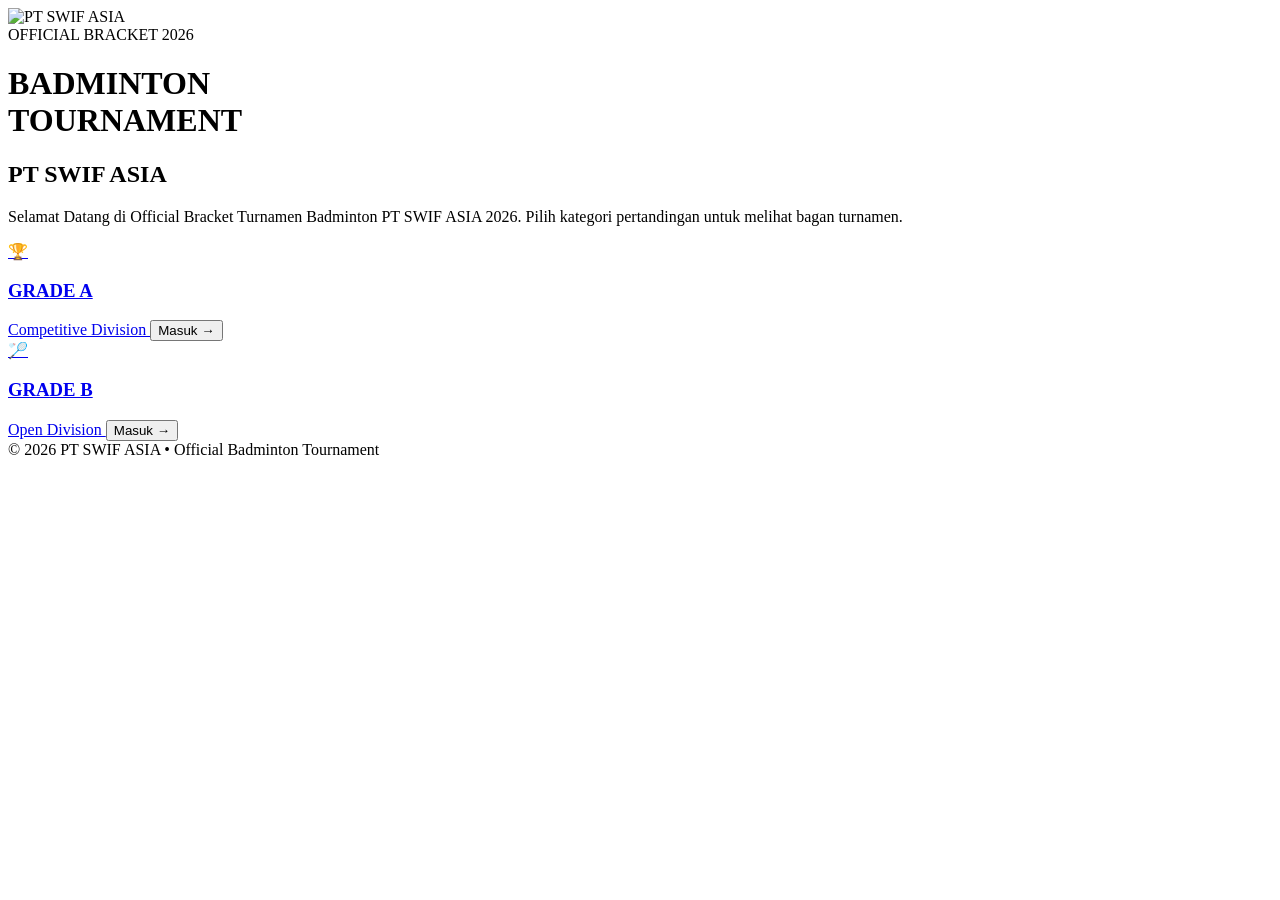
==== index.html @ d00fe604 "Create index.html" ====
<!DOCTYPE html>
<html lang="id">

<head>

    <meta charset="UTF-8">
    <meta name="viewport" content="width=device-width, initial-scale=1.0">

    <title>Official Bracket | PT SWIF ASIA 2026</title>

    <!-- Google Font -->
    <link rel="preconnect" href="https://fonts.googleapis.com">
    <link rel="preconnect" href="https://fonts.gstatic.com" crossorigin>

    <link href="https://fonts.googleapis.com/css2?family=Poppins:wght@300;400;500;600;700;800&display=swap"
        rel="stylesheet">

    <!-- CSS -->
    <link rel="stylesheet" href="css/style.css">

</head>

<body>

    <!-- Background -->
    <div class="background">

        <div class="circle circle1"></div>
        <div class="circle circle2"></div>

    </div>

    <!-- Header -->
    <header>

        <img
            src="https://image.makewebeasy.net/makeweb/0/PKBUEX4Fe/DefaultData/LOGO_SWIFA_PNG2.png?v=202311151122"
            class="logo"
            alt="PT SWIF ASIA">

    </header>

    <!-- Hero -->
    <main class="hero">

        <span class="badge">
            OFFICIAL BRACKET 2026
        </span>

        <h1>

            BADMINTON<br>
            TOURNAMENT

        </h1>

        <h2>

            PT SWIF ASIA

        </h2>

        <p>

            Selamat Datang di Official Bracket Turnamen Badminton PT SWIF ASIA 2026.
            Pilih kategori pertandingan untuk melihat bagan turnamen.

        </p>

        <!-- Card -->
        <div class="grade-container">

            <a href="grade-a.html" class="grade-card">

                <div class="icon">

                    🏆

                </div>

                <h3>

                    GRADE A

                </h3>

                <span>

                    Competitive Division

                </span>

                <button>

                    Masuk →

                </button>

            </a>

            <a href="grade-b.html" class="grade-card">

                <div class="icon">

                    🏸

                </div>

                <h3>

                    GRADE B

                </h3>

                <span>

                    Open Division

                </span>

                <button>

                    Masuk →

                </button>

            </a>

        </div>

    </main>

    <!-- Footer -->

    <footer>

        © 2026 PT SWIF ASIA • Official Badminton Tournament

    </footer>

    <!-- JS -->

    <script src="js/app.js"></script>

</body>

</html>
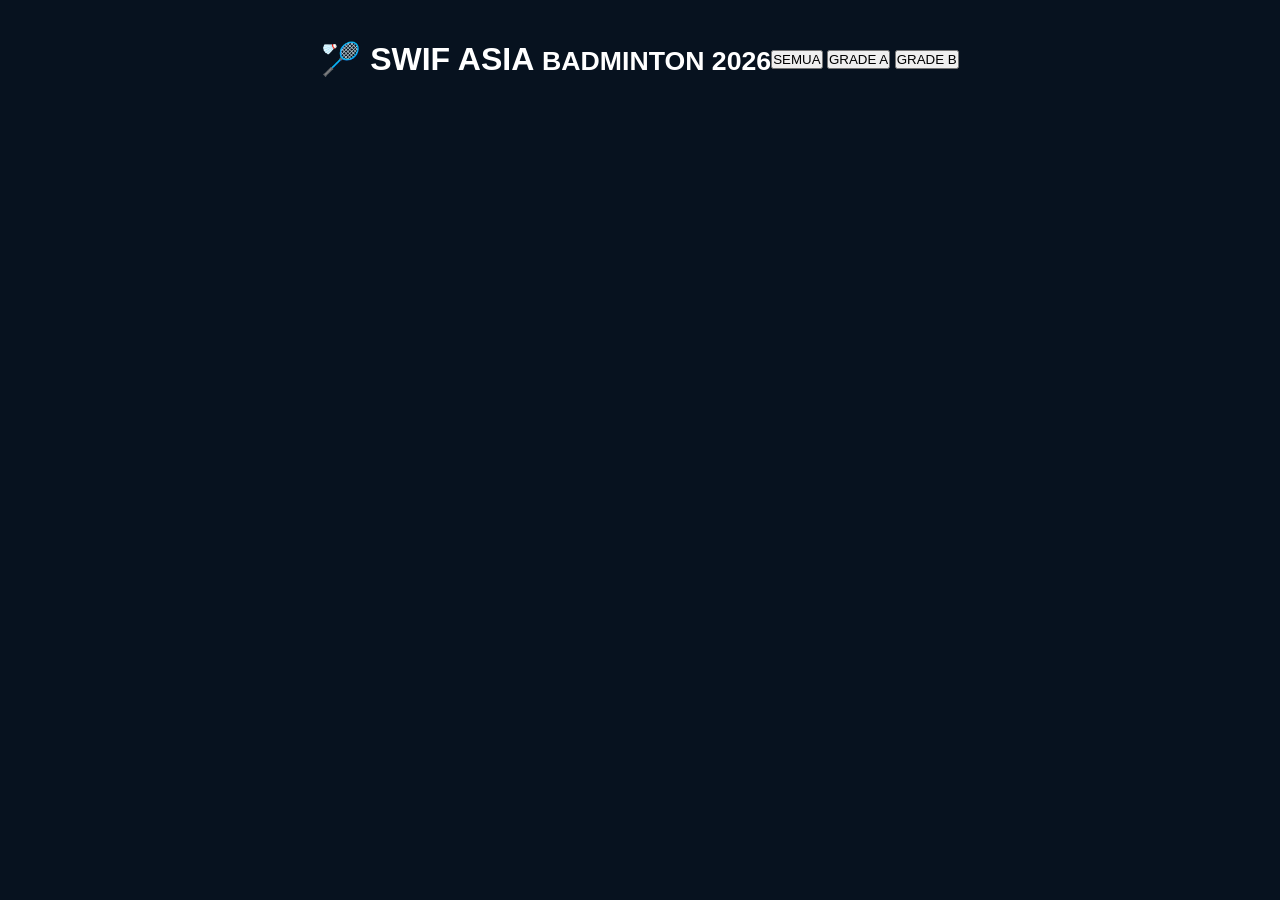
==== commit 51119d18: "Update index.html" ====
--- a/index.html
+++ b/index.html
@@ -1,147 +1,29 @@
 <!DOCTYPE html>
-<html lang="id">
-
+<html lang="en">
 <head>
-
-    <meta charset="UTF-8">
-    <meta name="viewport" content="width=device-width, initial-scale=1.0">
-
-    <title>Official Bracket | PT SWIF ASIA 2026</title>
-
-    <!-- Google Font -->
-    <link rel="preconnect" href="https://fonts.googleapis.com">
-    <link rel="preconnect" href="https://fonts.gstatic.com" crossorigin>
-
-    <link href="https://fonts.googleapis.com/css2?family=Poppins:wght@300;400;500;600;700;800&display=swap"
-        rel="stylesheet">
-
-    <!-- CSS -->
-    <link rel="stylesheet" href="css/style.css">
-
+  <meta charset="UTF-8" />
+  <meta name="viewport" content="width=device-width, initial-scale=1.0" />
+  <title>PT SWIF ASIA · Bagan Badminton 2026</title>
+  <!-- CSS terpisah -->
+  <link rel="stylesheet" href="style.css" />
 </head>
-
 <body>
 
-    <!-- Background -->
-    <div class="background">
+<div class="container">
+  <header class="header">
+    <h1>🏸 SWIF ASIA <small>BADMINTON 2026</small></h1>
+    <div class="grade-selector">
+      <button class="grade-btn active" data-grade="all">SEMUA</button>
+      <button class="grade-btn" data-grade="A">GRADE A</button>
+      <button class="grade-btn" data-grade="B">GRADE B</button>
+    </div>
+  </header>
 
-        <div class="circle circle1"></div>
-        <div class="circle circle2"></div>
+  <!-- Bagan akan di-render oleh JS di sini -->
+  <div id="bracketContainer" class="bracket"></div>
+</div>
 
-    </div>
-
-    <!-- Header -->
-    <header>
-
-        <img
-            src="https://image.makewebeasy.net/makeweb/0/PKBUEX4Fe/DefaultData/LOGO_SWIFA_PNG2.png?v=202311151122"
-            class="logo"
-            alt="PT SWIF ASIA">
-
-    </header>
-
-    <!-- Hero -->
-    <main class="hero">
-
-        <span class="badge">
-            OFFICIAL BRACKET 2026
-        </span>
-
-        <h1>
-
-            BADMINTON<br>
-            TOURNAMENT
-
-        </h1>
-
-        <h2>
-
-            PT SWIF ASIA
-
-        </h2>
-
-        <p>
-
-            Selamat Datang di Official Bracket Turnamen Badminton PT SWIF ASIA 2026.
-            Pilih kategori pertandingan untuk melihat bagan turnamen.
-
-        </p>
-
-        <!-- Card -->
-        <div class="grade-container">
-
-            <a href="grade-a.html" class="grade-card">
-
-                <div class="icon">
-
-                    🏆
-
-                </div>
-
-                <h3>
-
-                    GRADE A
-
-                </h3>
-
-                <span>
-
-                    Competitive Division
-
-                </span>
-
-                <button>
-
-                    Masuk →
-
-                </button>
-
-            </a>
-
-            <a href="grade-b.html" class="grade-card">
-
-                <div class="icon">
-
-                    🏸
-
-                </div>
-
-                <h3>
-
-                    GRADE B
-
-                </h3>
-
-                <span>
-
-                    Open Division
-
-                </span>
-
-                <button>
-
-                    Masuk →
-
-                </button>
-
-            </a>
-
-        </div>
-
-    </main>
-
-    <!-- Footer -->
-
-    <footer>
-
-        © 2026 PT SWIF ASIA • Official Badminton Tournament
-
-    </footer>
-
-    <!-- JS -->
-
-    <script src="js/app.js"></script>
-
+<!-- JavaScript terpisah -->
+<script src="script.js"></script>
 </body>
-
 </html>
--- a/style.css
+++ b/style.css
@@ -0,0 +1,661 @@
+/* ==========================
+   PT SWIF ASIA TOURNAMENT
+   OFFICIAL STYLE
+========================== */
+
+*{
+    margin:0;
+    padding:0;
+    box-sizing:border-box;
+}
+
+html{
+    scroll-behavior:smooth;
+}
+
+body{
+
+    font-family:'Poppins',sans-serif;
+
+    background:#07121F;
+
+    color:white;
+
+    overflow-x:hidden;
+
+}
+
+/*==============================
+BACKGROUND
+==============================*/
+
+.background{
+
+    position:fixed;
+
+    inset:0;
+
+    overflow:hidden;
+
+    z-index:-5;
+
+    background:
+
+    radial-gradient(circle at top left,#114C9A 0%,transparent 40%),
+
+    radial-gradient(circle at bottom right,#0094FF 0%,transparent 35%),
+
+    linear-gradient(135deg,#07121F,#0C1B2F,#07121F);
+
+}
+
+.circle{
+
+    position:absolute;
+
+    border-radius:50%;
+
+    filter:blur(120px);
+
+    opacity:.35;
+
+}
+
+.circle1{
+
+    width:400px;
+
+    height:400px;
+
+    background:#0EA5E9;
+
+    top:-120px;
+
+    left:-120px;
+
+    animation:float1 10s infinite alternate;
+
+}
+
+.circle2{
+
+    width:450px;
+
+    height:450px;
+
+    background:#FFD54A;
+
+    right:-150px;
+
+    bottom:-150px;
+
+    animation:float2 12s infinite alternate;
+
+}
+
+@keyframes float1{
+
+from{
+
+transform:translate(0,0);
+
+}
+
+to{
+
+transform:translate(50px,70px);
+
+}
+
+}
+
+@keyframes float2{
+
+from{
+
+transform:translate(0,0);
+
+}
+
+to{
+
+transform:translate(-80px,-40px);
+
+}
+
+}
+
+/*==============================
+HEADER
+==============================*/
+
+header{
+
+    display:flex;
+
+    justify-content:center;
+
+    align-items:center;
+
+    padding:40px;
+
+}
+
+.logo{
+
+    width:160px;
+
+    filter:drop-shadow(0 0 20px rgba(255,255,255,.3));
+
+}
+
+/*==============================
+HERO
+==============================*/
+
+.hero{
+
+    width:min(1100px,90%);
+
+    margin:auto;
+
+    text-align:center;
+
+}
+
+.badge{
+
+    display:inline-block;
+
+    padding:10px 22px;
+
+    border-radius:50px;
+
+    border:1px solid rgba(255,255,255,.2);
+
+    background:rgba(255,255,255,.08);
+
+    backdrop-filter:blur(20px);
+
+    color:#8DD8FF;
+
+    letter-spacing:2px;
+
+    margin-bottom:25px;
+
+}
+
+.hero h1{
+
+    font-size:72px;
+
+    font-weight:800;
+
+    line-height:1;
+
+    letter-spacing:2px;
+
+}
+
+.hero h2{
+
+    margin-top:18px;
+
+    font-weight:300;
+
+    color:#D5E7F6;
+
+}
+
+.hero p{
+
+    margin:35px auto;
+
+    max-width:760px;
+
+    color:#BFCEDB;
+
+    line-height:1.8;
+
+    font-size:18px;
+
+}
+
+/*==============================
+GRADE CARD
+==============================*/
+
+.grade-container{
+
+    display:flex;
+
+    justify-content:center;
+
+    gap:35px;
+
+    flex-wrap:wrap;
+
+    margin-top:60px;
+
+}
+
+.grade-card{
+
+    width:320px;
+
+    text-decoration:none;
+
+    color:white;
+
+    padding:40px;
+
+    border-radius:25px;
+
+    background:rgba(255,255,255,.08);
+
+    backdrop-filter:blur(18px);
+
+    border:1px solid rgba(255,255,255,.15);
+
+    transition:.35s;
+
+    position:relative;
+
+    overflow:hidden;
+
+}
+
+.grade-card::before{
+
+content:"";
+
+position:absolute;
+
+top:-120px;
+
+left:-80px;
+
+width:220px;
+
+height:220px;
+
+background:rgba(255,255,255,.06);
+
+border-radius:50%;
+
+}
+
+.grade-card:hover{
+
+transform:translateY(-12px);
+
+border:1px solid #0EA5E9;
+
+box-shadow:
+
+0 0 30px rgba(14,165,233,.4),
+
+0 0 60px rgba(14,165,233,.2);
+
+}
+
+.icon{
+
+font-size:55px;
+
+margin-bottom:25px;
+
+}
+
+.grade-card h3{
+
+font-size:34px;
+
+margin-bottom:8px;
+
+}
+
+.grade-card span{
+
+display:block;
+
+color:#C9D4DE;
+
+margin-bottom:35px;
+
+}
+
+.grade-card button{
+
+padding:14px 32px;
+
+border:none;
+
+border-radius:50px;
+
+background:#0EA5E9;
+
+color:white;
+
+font-weight:600;
+
+font-size:16px;
+
+cursor:pointer;
+
+transition:.3s;
+
+}
+
+.grade-card:hover button{
+
+background:#FFD54A;
+
+color:#111;
+
+}
+
+/*==============================
+FOOTER
+==============================*/
+
+footer{
+
+margin-top:90px;
+
+padding:35px;
+
+text-align:center;
+
+font-size:14px;
+
+color:#8DA4B7;
+
+}
+
+/*==============================
+RESPONSIVE
+==============================*/
+
+@media(max-width:900px){
+
+.hero h1{
+
+font-size:50px;
+
+}
+
+.grade-card{
+
+width:100%;
+
+max-width:380px;
+
+}
+
+.hero p{
+
+font-size:16px;
+
+}
+
+.logo{
+
+width:130px;
+
+}
+
+}
+
+@media(max-width:500px){
+
+.hero h1{
+
+font-size:38px;
+
+}
+
+.hero h2{
+
+font-size:20px;
+
+}
+
+.badge{
+
+font-size:12px;
+
+}
+
+.hero p{
+
+font-size:15px;
+
+}
+
+.grade-card{
+
+padding:30px;
+
+}
+
+.grade-card h3{
+
+font-size:28px;
+
+}
+
+}
+/*====================================
+
+GRADE PAGE
+
+====================================*/
+
+.backButton{
+
+position:absolute;
+
+left:40px;
+
+top:40px;
+
+text-decoration:none;
+
+color:white;
+
+background:rgba(255,255,255,.08);
+
+padding:12px 20px;
+
+border-radius:50px;
+
+transition:.3s;
+
+}
+
+.backButton:hover{
+
+background:#0EA5E9;
+
+}
+
+.bracketTitle{
+
+text-align:center;
+
+margin-top:20px;
+
+}
+
+.bracketTitle h1{
+
+font-size:55px;
+
+}
+
+.bracketTitle p{
+
+color:#9EB6C8;
+
+margin-top:10px;
+
+}
+
+.bracketWrapper{
+
+display:flex;
+
+justify-content:center;
+
+align-items:center;
+
+gap:80px;
+
+margin-top:70px;
+
+padding-bottom:80px;
+
+flex-wrap:wrap;
+
+}
+
+.round{
+
+display:flex;
+
+flex-direction:column;
+
+align-items:center;
+
+gap:35px;
+
+}
+
+.round h2{
+
+margin-bottom:15px;
+
+}
+
+.match{
+
+width:260px;
+
+background:rgba(255,255,255,.08);
+
+border-radius:20px;
+
+backdrop-filter:blur(20px);
+
+overflow:hidden;
+
+cursor:pointer;
+
+transition:.3s;
+
+border:1px solid rgba(255,255,255,.1);
+
+}
+
+.match:hover{
+
+transform:scale(1.04);
+
+box-shadow:0 0 25px #0EA5E9;
+
+}
+
+.team{
+
+padding:18px;
+
+}
+
+.team div{
+
+padding:6px 0;
+
+}
+
+.divider{
+
+height:1px;
+
+background:rgba(255,255,255,.15);
+
+}
+
+.connector{
+
+width:90px;
+
+height:4px;
+
+background:#0EA5E9;
+
+border-radius:50px;
+
+}
+
+.center{
+
+text-align:center;
+
+padding:50px 20px;
+
+}
+
+.popup{
+
+position:fixed;
+
+inset:0;
+
+background:rgba(0,0,0,.75);
+
+display:none;
+
+justify-content:center;
+
+align-items:center;
+
+}
+
+.popupContent{
+
+width:320px;
+
+background:#122136;
+
+padding:35px;
+
+border-radius:25px;
+
+text-align:center;
+
+}
+
+.popupContent h1{
+
+margin:25px 0;
+
+}
+
+.popupContent button{
+
+margin-top:25px;
+
+padding:14px 35px;
+
+background:#0EA5E9;
+
+border:none;
+
+border-radius:40px;
+
+color:white;
+
+cursor:pointer;
+
+}
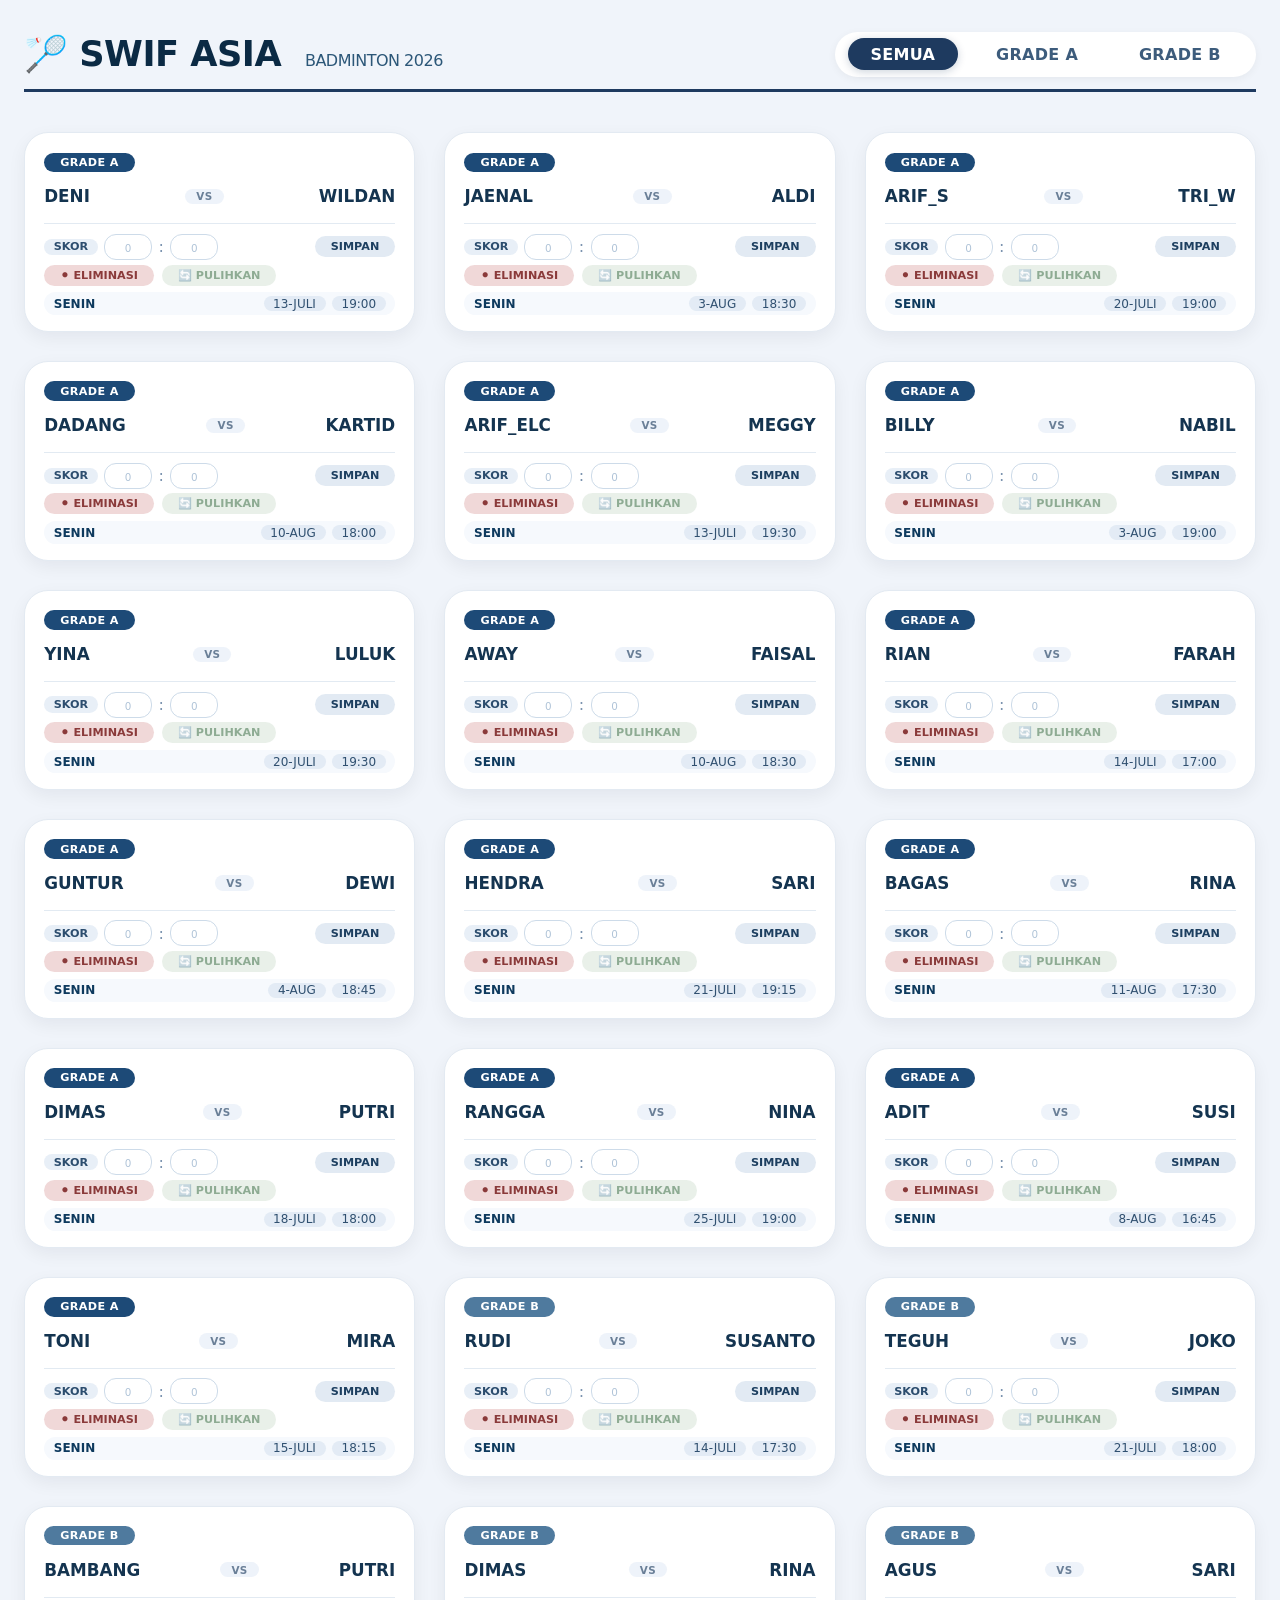
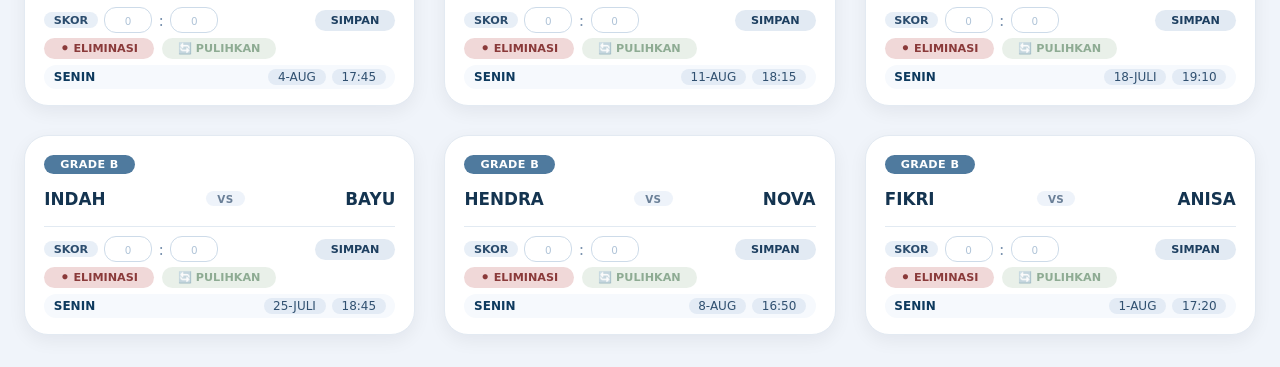
==== commit d66a873a: "Update index.html" ====
--- a/index.html
+++ b/index.html
@@ -4,7 +4,6 @@
   <meta charset="UTF-8" />
   <meta name="viewport" content="width=device-width, initial-scale=1.0" />
   <title>PT SWIF ASIA · Bagan Badminton 2026</title>
-  <!-- CSS terpisah -->
   <link rel="stylesheet" href="style.css" />
 </head>
 <body>
@@ -19,11 +18,9 @@
     </div>
   </header>
 
-  <!-- Bagan akan di-render oleh JS di sini -->
   <div id="bracketContainer" class="bracket"></div>
 </div>
 
-<!-- JavaScript terpisah -->
 <script src="script.js"></script>
 </body>
 </html>
--- a/style.css
+++ b/style.css
@@ -1,661 +1,307 @@
-/* ==========================
-   PT SWIF ASIA TOURNAMENT
-   OFFICIAL STYLE
-========================== */
-
-*{
-    margin:0;
-    padding:0;
-    box-sizing:border-box;
-}
-
-html{
-    scroll-behavior:smooth;
-}
-
-body{
-
-    font-family:'Poppins',sans-serif;
-
-    background:#07121F;
-
-    color:white;
-
-    overflow-x:hidden;
-
-}
-
-/*==============================
-BACKGROUND
-==============================*/
-
-.background{
-
-    position:fixed;
-
-    inset:0;
-
-    overflow:hidden;
-
-    z-index:-5;
-
-    background:
-
-    radial-gradient(circle at top left,#114C9A 0%,transparent 40%),
-
-    radial-gradient(circle at bottom right,#0094FF 0%,transparent 35%),
-
-    linear-gradient(135deg,#07121F,#0C1B2F,#07121F);
-
-}
-
-.circle{
-
-    position:absolute;
-
-    border-radius:50%;
-
-    filter:blur(120px);
-
-    opacity:.35;
-
-}
-
-.circle1{
-
-    width:400px;
-
-    height:400px;
-
-    background:#0EA5E9;
-
-    top:-120px;
-
-    left:-120px;
-
-    animation:float1 10s infinite alternate;
-
-}
-
-.circle2{
-
-    width:450px;
-
-    height:450px;
-
-    background:#FFD54A;
-
-    right:-150px;
-
-    bottom:-150px;
-
-    animation:float2 12s infinite alternate;
-
-}
-
-@keyframes float1{
-
-from{
-
-transform:translate(0,0);
-
-}
-
-to{
-
-transform:translate(50px,70px);
-
-}
-
-}
-
-@keyframes float2{
-
-from{
-
-transform:translate(0,0);
-
-}
-
-to{
-
-transform:translate(-80px,-40px);
-
-}
-
-}
-
-/*==============================
-HEADER
-==============================*/
-
-header{
-
-    display:flex;
-
-    justify-content:center;
-
-    align-items:center;
-
-    padding:40px;
-
-}
-
-.logo{
-
-    width:160px;
-
-    filter:drop-shadow(0 0 20px rgba(255,255,255,.3));
-
-}
-
-/*==============================
-HERO
-==============================*/
-
-.hero{
-
-    width:min(1100px,90%);
-
-    margin:auto;
-
-    text-align:center;
-
-}
-
-.badge{
-
-    display:inline-block;
-
-    padding:10px 22px;
-
-    border-radius:50px;
-
-    border:1px solid rgba(255,255,255,.2);
-
-    background:rgba(255,255,255,.08);
-
-    backdrop-filter:blur(20px);
-
-    color:#8DD8FF;
-
-    letter-spacing:2px;
-
-    margin-bottom:25px;
-
-}
-
-.hero h1{
-
-    font-size:72px;
-
-    font-weight:800;
-
-    line-height:1;
-
-    letter-spacing:2px;
-
-}
-
-.hero h2{
-
-    margin-top:18px;
-
-    font-weight:300;
-
-    color:#D5E7F6;
-
-}
-
-.hero p{
-
-    margin:35px auto;
-
-    max-width:760px;
-
-    color:#BFCEDB;
-
-    line-height:1.8;
-
-    font-size:18px;
-
-}
-
-/*==============================
-GRADE CARD
-==============================*/
-
-.grade-container{
-
-    display:flex;
-
-    justify-content:center;
-
-    gap:35px;
-
-    flex-wrap:wrap;
-
-    margin-top:60px;
-
-}
-
-.grade-card{
-
-    width:320px;
-
-    text-decoration:none;
-
-    color:white;
-
-    padding:40px;
-
-    border-radius:25px;
-
-    background:rgba(255,255,255,.08);
-
-    backdrop-filter:blur(18px);
-
-    border:1px solid rgba(255,255,255,.15);
-
-    transition:.35s;
-
-    position:relative;
-
-    overflow:hidden;
-
-}
-
-.grade-card::before{
-
-content:"";
-
-position:absolute;
-
-top:-120px;
-
-left:-80px;
-
-width:220px;
-
-height:220px;
-
-background:rgba(255,255,255,.06);
-
-border-radius:50%;
-
-}
-
-.grade-card:hover{
-
-transform:translateY(-12px);
-
-border:1px solid #0EA5E9;
-
-box-shadow:
-
-0 0 30px rgba(14,165,233,.4),
-
-0 0 60px rgba(14,165,233,.2);
-
-}
-
-.icon{
-
-font-size:55px;
-
-margin-bottom:25px;
-
-}
-
-.grade-card h3{
-
-font-size:34px;
-
-margin-bottom:8px;
-
-}
-
-.grade-card span{
-
-display:block;
-
-color:#C9D4DE;
-
-margin-bottom:35px;
-
-}
-
-.grade-card button{
-
-padding:14px 32px;
-
-border:none;
-
-border-radius:50px;
-
-background:#0EA5E9;
-
-color:white;
-
-font-weight:600;
-
-font-size:16px;
-
-cursor:pointer;
-
-transition:.3s;
-
-}
-
-.grade-card:hover button{
-
-background:#FFD54A;
-
-color:#111;
-
-}
-
-/*==============================
-FOOTER
-==============================*/
-
-footer{
-
-margin-top:90px;
-
-padding:35px;
-
-text-align:center;
-
-font-size:14px;
-
-color:#8DA4B7;
-
-}
-
-/*==============================
-RESPONSIVE
-==============================*/
-
-@media(max-width:900px){
-
-.hero h1{
-
-font-size:50px;
-
-}
-
-.grade-card{
-
-width:100%;
-
-max-width:380px;
-
-}
-
-.hero p{
-
-font-size:16px;
-
-}
-
-.logo{
-
-width:130px;
-
-}
-
-}
-
-@media(max-width:500px){
-
-.hero h1{
-
-font-size:38px;
-
-}
-
-.hero h2{
-
-font-size:20px;
-
-}
-
-.badge{
-
-font-size:12px;
-
-}
-
-.hero p{
-
-font-size:15px;
-
-}
-
-.grade-card{
-
-padding:30px;
-
-}
-
-.grade-card h3{
-
-font-size:28px;
-
-}
-
-}
-/*====================================
-
-GRADE PAGE
-
-====================================*/
-
-.backButton{
-
-position:absolute;
-
-left:40px;
-
-top:40px;
-
-text-decoration:none;
-
-color:white;
-
-background:rgba(255,255,255,.08);
-
-padding:12px 20px;
-
-border-radius:50px;
-
-transition:.3s;
-
-}
-
-.backButton:hover{
-
-background:#0EA5E9;
-
-}
-
-.bracketTitle{
-
-text-align:center;
-
-margin-top:20px;
-
-}
-
-.bracketTitle h1{
-
-font-size:55px;
-
-}
-
-.bracketTitle p{
-
-color:#9EB6C8;
-
-margin-top:10px;
-
-}
-
-.bracketWrapper{
-
-display:flex;
-
-justify-content:center;
-
-align-items:center;
-
-gap:80px;
-
-margin-top:70px;
-
-padding-bottom:80px;
-
-flex-wrap:wrap;
-
-}
-
-.round{
-
-display:flex;
-
-flex-direction:column;
-
-align-items:center;
-
-gap:35px;
-
-}
-
-.round h2{
-
-margin-bottom:15px;
-
-}
-
-.match{
-
-width:260px;
-
-background:rgba(255,255,255,.08);
-
-border-radius:20px;
-
-backdrop-filter:blur(20px);
-
-overflow:hidden;
-
-cursor:pointer;
-
-transition:.3s;
-
-border:1px solid rgba(255,255,255,.1);
-
-}
-
-.match:hover{
-
-transform:scale(1.04);
-
-box-shadow:0 0 25px #0EA5E9;
-
-}
-
-.team{
-
-padding:18px;
-
-}
-
-.team div{
-
-padding:6px 0;
-
-}
-
-.divider{
-
-height:1px;
-
-background:rgba(255,255,255,.15);
-
-}
-
-.connector{
-
-width:90px;
-
-height:4px;
-
-background:#0EA5E9;
-
-border-radius:50px;
-
-}
-
-.center{
-
-text-align:center;
-
-padding:50px 20px;
-
-}
-
-.popup{
-
-position:fixed;
-
-inset:0;
-
-background:rgba(0,0,0,.75);
-
-display:none;
-
-justify-content:center;
-
-align-items:center;
-
-}
-
-.popupContent{
-
-width:320px;
-
-background:#122136;
-
-padding:35px;
-
-border-radius:25px;
-
-text-align:center;
-
-}
-
-.popupContent h1{
-
-margin:25px 0;
-
-}
-
-.popupContent button{
-
-margin-top:25px;
-
-padding:14px 35px;
-
-background:#0EA5E9;
-
-border:none;
-
-border-radius:40px;
-
-color:white;
-
-cursor:pointer;
-
-}
+/* ===== style.css ===== */
+* {
+  margin: 0;
+  padding: 0;
+  box-sizing: border-box;
+  font-family: 'Segoe UI', Roboto, system-ui, sans-serif;
+}
+
+body {
+  background: #f0f4fa;
+  min-height: 100vh;
+  padding: 2rem 1.5rem;
+  display: flex;
+  flex-direction: column;
+  align-items: center;
+}
+
+.container {
+  max-width: 1400px;
+  width: 100%;
+}
+
+/* ----- HEADER ----- */
+.header {
+  display: flex;
+  flex-wrap: wrap;
+  justify-content: space-between;
+  align-items: center;
+  margin-bottom: 2.5rem;
+  border-bottom: 3px solid #1e3a5f;
+  padding-bottom: 0.8rem;
+}
+
+.header h1 {
+  font-size: 2.2rem;
+  font-weight: 600;
+  color: #0b2a44;
+  letter-spacing: -0.5px;
+}
+
+.header h1 small {
+  font-weight: 400;
+  font-size: 1rem;
+  color: #2c5778;
+  margin-left: 12px;
+}
+
+.grade-selector {
+  display: flex;
+  gap: 1rem;
+  background: white;
+  padding: 0.4rem 0.8rem;
+  border-radius: 60px;
+  box-shadow: 0 2px 8px rgba(0,0,0,0.05);
+}
+
+.grade-btn {
+  border: none;
+  background: transparent;
+  font-weight: 700;
+  font-size: 1rem;
+  padding: 0.4rem 1.4rem;
+  border-radius: 40px;
+  cursor: pointer;
+  transition: 0.2s;
+  color: #3d5c7c;
+  letter-spacing: 0.3px;
+}
+
+.grade-btn.active {
+  background: #1e3a5f;
+  color: white;
+  box-shadow: 0 2px 8px rgba(0, 40, 80, 0.2);
+}
+
+.grade-btn:hover:not(.active) {
+  background: #e2eaf3;
+}
+
+/* ----- BRACKET GRID ----- */
+.bracket {
+  display: grid;
+  grid-template-columns: repeat(auto-fill, minmax(300px, 1fr));
+  gap: 1.8rem;
+  margin-top: 1rem;
+}
+
+/* ----- MATCH CARD ----- */
+.match-card {
+  background: white;
+  border-radius: 24px;
+  box-shadow: 0 6px 18px rgba(0, 20, 40, 0.06);
+  padding: 1.2rem 1.2rem 1rem 1.2rem;
+  border: 1px solid #e3eaf2;
+  transition: 0.15s ease;
+  display: flex;
+  flex-direction: column;
+}
+
+.match-card:hover {
+  box-shadow: 0 12px 28px rgba(0, 30, 60, 0.10);
+  border-color: #b8cce0;
+}
+
+/* ----- GRADE BADGE ----- */
+.grade-badge {
+  display: inline-block;
+  font-size: 0.7rem;
+  font-weight: 700;
+  letter-spacing: 0.4px;
+  padding: 0.2rem 1rem;
+  border-radius: 40px;
+  background: #d4e0ed;
+  color: #1a3a5a;
+  margin-bottom: 0.6rem;
+  align-self: flex-start;
+}
+
+.grade-badge.grade-a {
+  background: #1d4a77;
+  color: white;
+}
+
+.grade-badge.grade-b {
+  background: #4f7a9e;
+  color: white;
+}
+
+/* ----- PLAYER ROW (double) ----- */
+.player-pair {
+  display: flex;
+  flex-direction: column;
+  gap: 0.2rem;
+}
+
+.pair-line {
+  display: flex;
+  align-items: center;
+  justify-content: space-between;
+  padding: 0.3rem 0;
+  border-bottom: 1px dashed #e6edf6;
+  transition: 0.2s;
+}
+
+.pair-line:last-of-type {
+  border-bottom: none;
+}
+
+.player-name {
+  font-weight: 600;
+  font-size: 1.05rem;
+  color: #143450;
+  transition: 0.2s;
+}
+
+/* --- ELIMINATED (grey out) --- */
+.pair-line.eliminated .player-name {
+  color: #a0b8cf !important;
+  text-decoration: line-through;
+  opacity: 0.55;
+}
+
+.pair-line.eliminated .vs-badge {
+  opacity: 0.4;
+}
+
+.vs-badge {
+  font-size: 0.65rem;
+  font-weight: 700;
+  color: #6a7f97;
+  background: #eef3fa;
+  padding: 0.1rem 0.7rem;
+  border-radius: 30px;
+  letter-spacing: 0.3px;
+}
+
+/* ----- RESULT / ACTION AREA ----- */
+.result-area {
+  display: flex;
+  align-items: center;
+  justify-content: space-between;
+  margin-top: 0.75rem;
+  padding-top: 0.6rem;
+  border-top: 1px solid #e2eaf2;
+  gap: 0.5rem;
+  flex-wrap: wrap;
+}
+
+.result-input-group {
+  display: flex;
+  align-items: center;
+  gap: 0.4rem;
+  flex: 1;
+}
+
+.result-input-group label {
+  font-size: 0.7rem;
+  font-weight: 600;
+  color: #2c4d6e;
+  background: #e8eff7;
+  padding: 0.1rem 0.6rem;
+  border-radius: 30px;
+}
+
+.result-input-group input {
+  width: 48px;
+  padding: 0.25rem 0.2rem;
+  border: 1px solid #cddbe9;
+  border-radius: 12px;
+  text-align: center;
+  font-weight: 600;
+  font-size: 0.9rem;
+  background: white;
+  transition: 0.1s;
+}
+
+.result-input-group input:focus {
+  outline: 2px solid #1d4a77;
+  border-color: transparent;
+}
+
+.result-input-group input::placeholder {
+  color: #b0c4d8;
+  font-weight: 400;
+  font-size: 0.65rem;
+}
+
+.action-btn {
+  background: #e2eaf3;
+  border: none;
+  border-radius: 30px;
+  padding: 0.25rem 1rem;
+  font-weight: 600;
+  color: #1d3f60;
+  cursor: pointer;
+  font-size: 0.7rem;
+  transition: 0.15s;
+}
+
+.action-btn:hover {
+  background: #c8d8e9;
+}
+
+.action-btn.eliminate-btn {
+  background: #f0d8d8;
+  color: #8a3a3a;
+}
+
+.action-btn.eliminate-btn:hover {
+  background: #e6c4c4;
+}
+
+.action-btn.restore-btn {
+  background: #d4e3d4;
+  color: #1f5a2a;
+}
+
+.action-btn.restore-btn:hover {
+  background: #c0dac0;
+}
+
+/* ----- META (day/date/time) ----- */
+.match-meta {
+  display: flex;
+  flex-wrap: wrap;
+  align-items: center;
+  justify-content: space-between;
+  font-size: 0.75rem;
+  color: #305070;
+  margin-top: 0.4rem;
+  background: #f6f9fd;
+  padding: 0.25rem 0.6rem;
+  border-radius: 30px;
+}
+
+.match-meta .day {
+  font-weight: 600;
+  color: #0e3a5e;
+}
+
+.match-meta .datetime {
+  display: flex;
+  gap: 0.4rem;
+}
+
+.match-meta .datetime span {
+  background: #e3ebf5;
+  padding: 0.05rem 0.6rem;
+  border-radius: 30px;
+}
+
+/* empty state */
+.empty-note {
+  text-align: center;
+  padding: 3rem 1rem;
+  color: #5e7b99;
+  background: #edf2f9;
+  border-radius: 40px;
+  grid-column: 1 / -1;
+}
+
+/* responsive */
+@media (max-width: 650px) {
+  .header { flex-direction: column; align-items: flex-start; gap: 0.8rem; }
+  .grade-selector { align-self: flex-start; }
+  .bracket { grid-template-columns: 1fr; }
+}
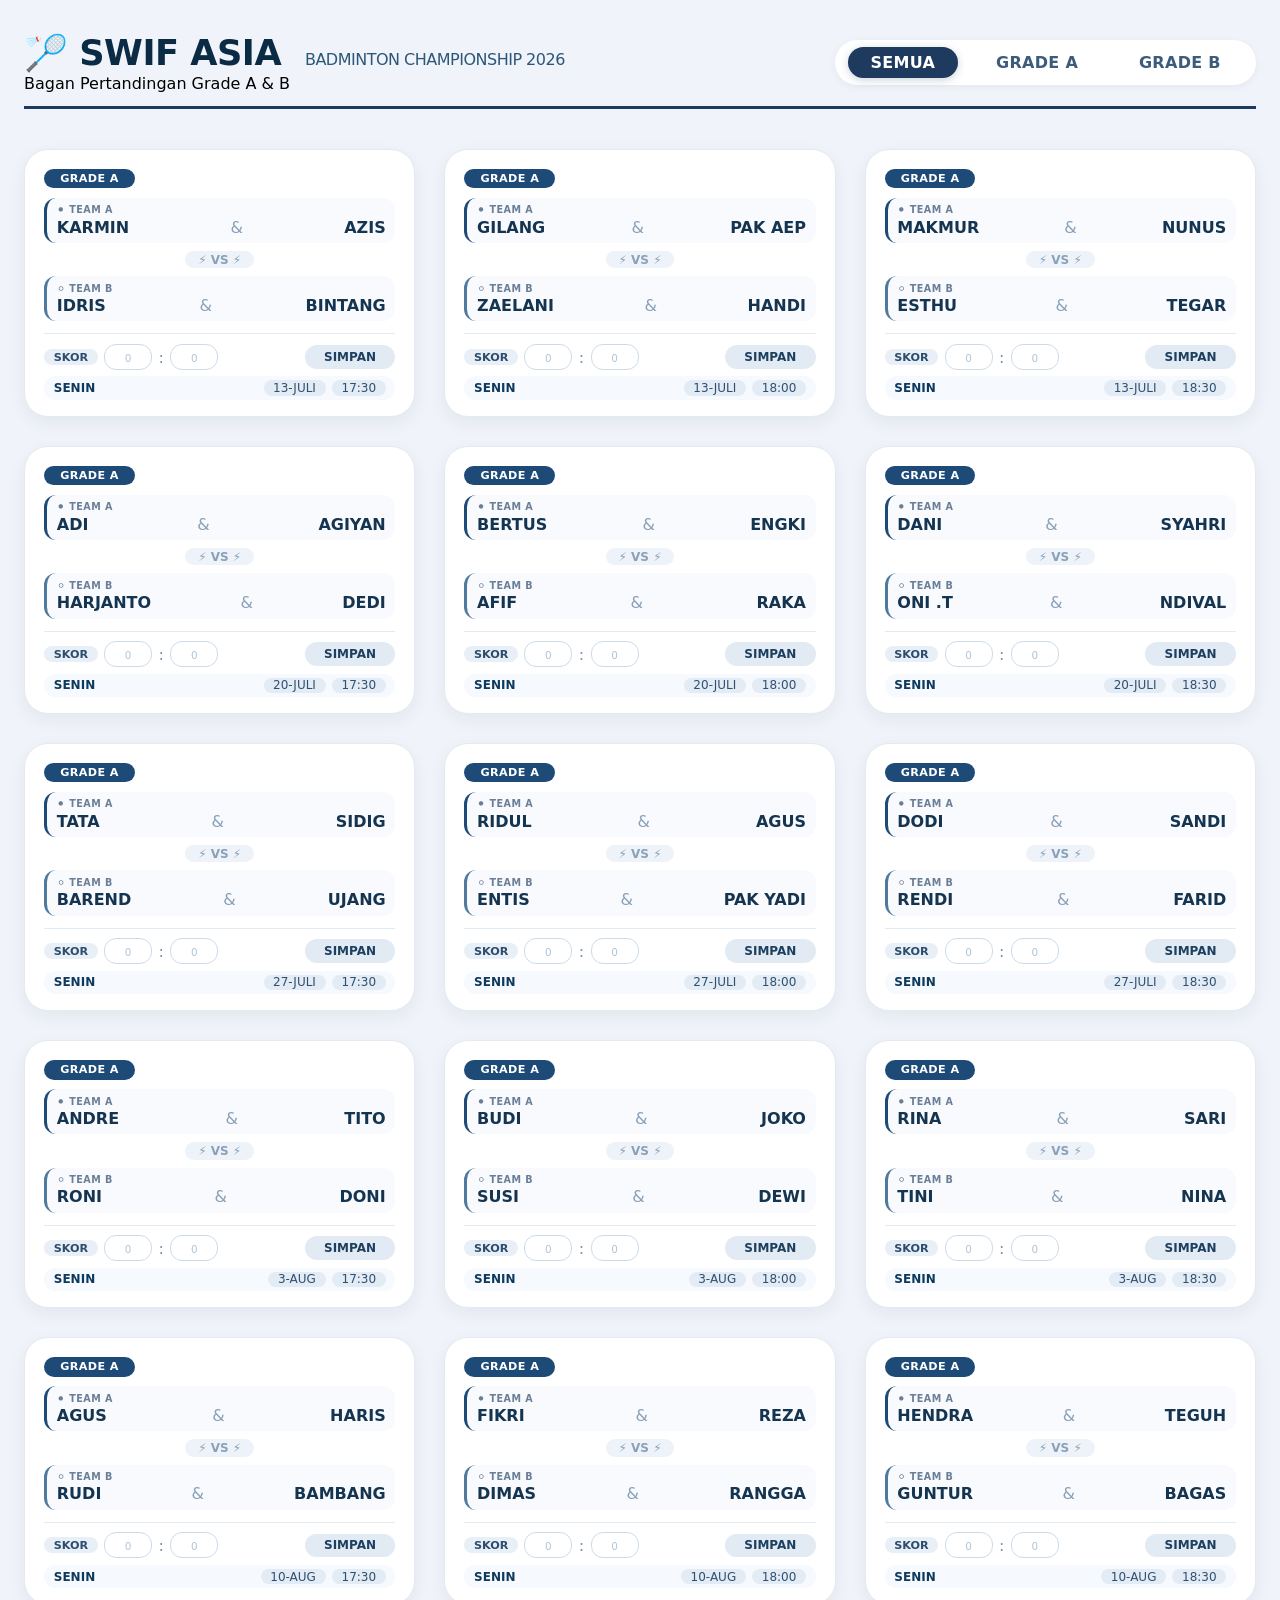
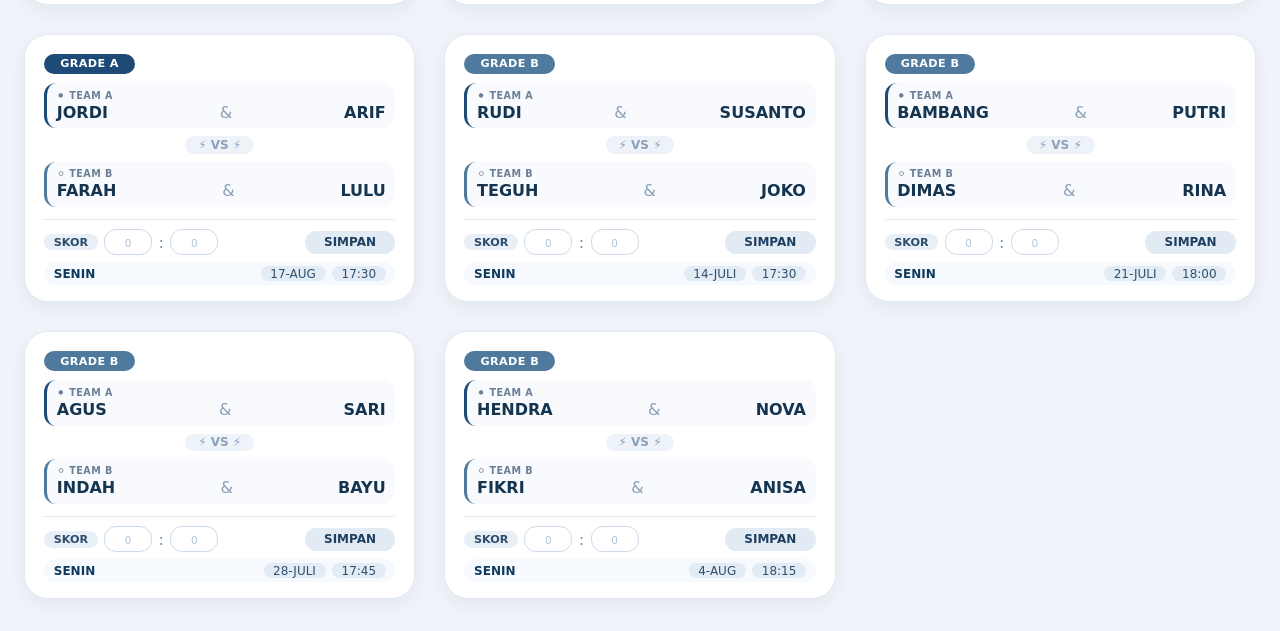
==== commit 7f4775f7: "Update index.html" ====
--- a/index.html
+++ b/index.html
@@ -10,7 +10,10 @@
 
 <div class="container">
   <header class="header">
-    <h1>🏸 SWIF ASIA <small>BADMINTON 2026</small></h1>
+    <div class="header-left">
+      <h1>🏸 SWIF ASIA <small>BADMINTON CHAMPIONSHIP 2026</small></h1>
+      <p class="subtitle">Bagan Pertandingan Grade A & B</p>
+    </div>
     <div class="grade-selector">
       <button class="grade-btn active" data-grade="all">SEMUA</button>
       <button class="grade-btn" data-grade="A">GRADE A</button>
@@ -18,7 +21,9 @@
     </div>
   </header>
 
-  <div id="bracketContainer" class="bracket"></div>
+  <div class="bracket-wrapper">
+    <div id="bracketContainer" class="bracket"></div>
+  </div>
 </div>
 
 <script src="script.js"></script>
--- a/style.css
+++ b/style.css
@@ -80,7 +80,7 @@
 /* ----- BRACKET GRID ----- */
 .bracket {
   display: grid;
-  grid-template-columns: repeat(auto-fill, minmax(300px, 1fr));
+  grid-template-columns: repeat(auto-fill, minmax(350px, 1fr));
   gap: 1.8rem;
   margin-top: 1rem;
 }
@@ -126,55 +126,63 @@
   color: white;
 }
 
-/* ----- PLAYER ROW (double) ----- */
-.player-pair {
-  display: flex;
-  flex-direction: column;
-  gap: 0.2rem;
-}
-
-.pair-line {
-  display: flex;
-  align-items: center;
-  justify-content: space-between;
-  padding: 0.3rem 0;
-  border-bottom: 1px dashed #e6edf6;
-  transition: 0.2s;
-}
-
-.pair-line:last-of-type {
-  border-bottom: none;
+/* ----- TEAM VS TEAM (double) ----- */
+.match-teams {
+  display: flex;
+  flex-direction: column;
+  gap: 0.5rem;
+}
+
+.team-block {
+  display: flex;
+  flex-direction: column;
+  padding: 0.4rem 0.6rem;
+  background: #f8fafd;
+  border-radius: 12px;
+  border-left: 3px solid #1d4a77;
+}
+
+.team-block.team-b {
+  border-left-color: #4f7a9e;
+}
+
+.team-label {
+  font-size: 0.6rem;
+  font-weight: 700;
+  color: #6a7f97;
+  text-transform: uppercase;
+  letter-spacing: 0.5px;
+  margin-bottom: 0.15rem;
+}
+
+.team-players {
+  display: flex;
+  justify-content: space-between;
+  align-items: center;
 }
 
 .player-name {
   font-weight: 600;
-  font-size: 1.05rem;
+  font-size: 1rem;
   color: #143450;
-  transition: 0.2s;
-}
-
-/* --- ELIMINATED (grey out) --- */
-.pair-line.eliminated .player-name {
-  color: #a0b8cf !important;
-  text-decoration: line-through;
-  opacity: 0.55;
-}
-
-.pair-line.eliminated .vs-badge {
-  opacity: 0.4;
-}
-
-.vs-badge {
-  font-size: 0.65rem;
-  font-weight: 700;
-  color: #6a7f97;
+}
+
+.player-name + .player-name {
+  margin-left: 0.5rem;
+}
+
+.vs-divider {
+  text-align: center;
+  font-weight: 700;
+  color: #8aa0b8;
+  font-size: 0.75rem;
   background: #eef3fa;
-  padding: 0.1rem 0.7rem;
-  border-radius: 30px;
-  letter-spacing: 0.3px;
-}
-
-/* ----- RESULT / ACTION AREA ----- */
+  padding: 0.1rem 0.8rem;
+  border-radius: 30px;
+  align-self: center;
+}
+
+/* ----- RESULT INPUT ----- */
 .result-area {
   display: flex;
   align-items: center;
@@ -229,34 +237,16 @@
   background: #e2eaf3;
   border: none;
   border-radius: 30px;
-  padding: 0.25rem 1rem;
+  padding: 0.3rem 1.2rem;
   font-weight: 600;
   color: #1d3f60;
   cursor: pointer;
-  font-size: 0.7rem;
+  font-size: 0.75rem;
   transition: 0.15s;
 }
 
 .action-btn:hover {
   background: #c8d8e9;
-}
-
-.action-btn.eliminate-btn {
-  background: #f0d8d8;
-  color: #8a3a3a;
-}
-
-.action-btn.eliminate-btn:hover {
-  background: #e6c4c4;
-}
-
-.action-btn.restore-btn {
-  background: #d4e3d4;
-  color: #1f5a2a;
-}
-
-.action-btn.restore-btn:hover {
-  background: #c0dac0;
 }
 
 /* ----- META (day/date/time) ----- */
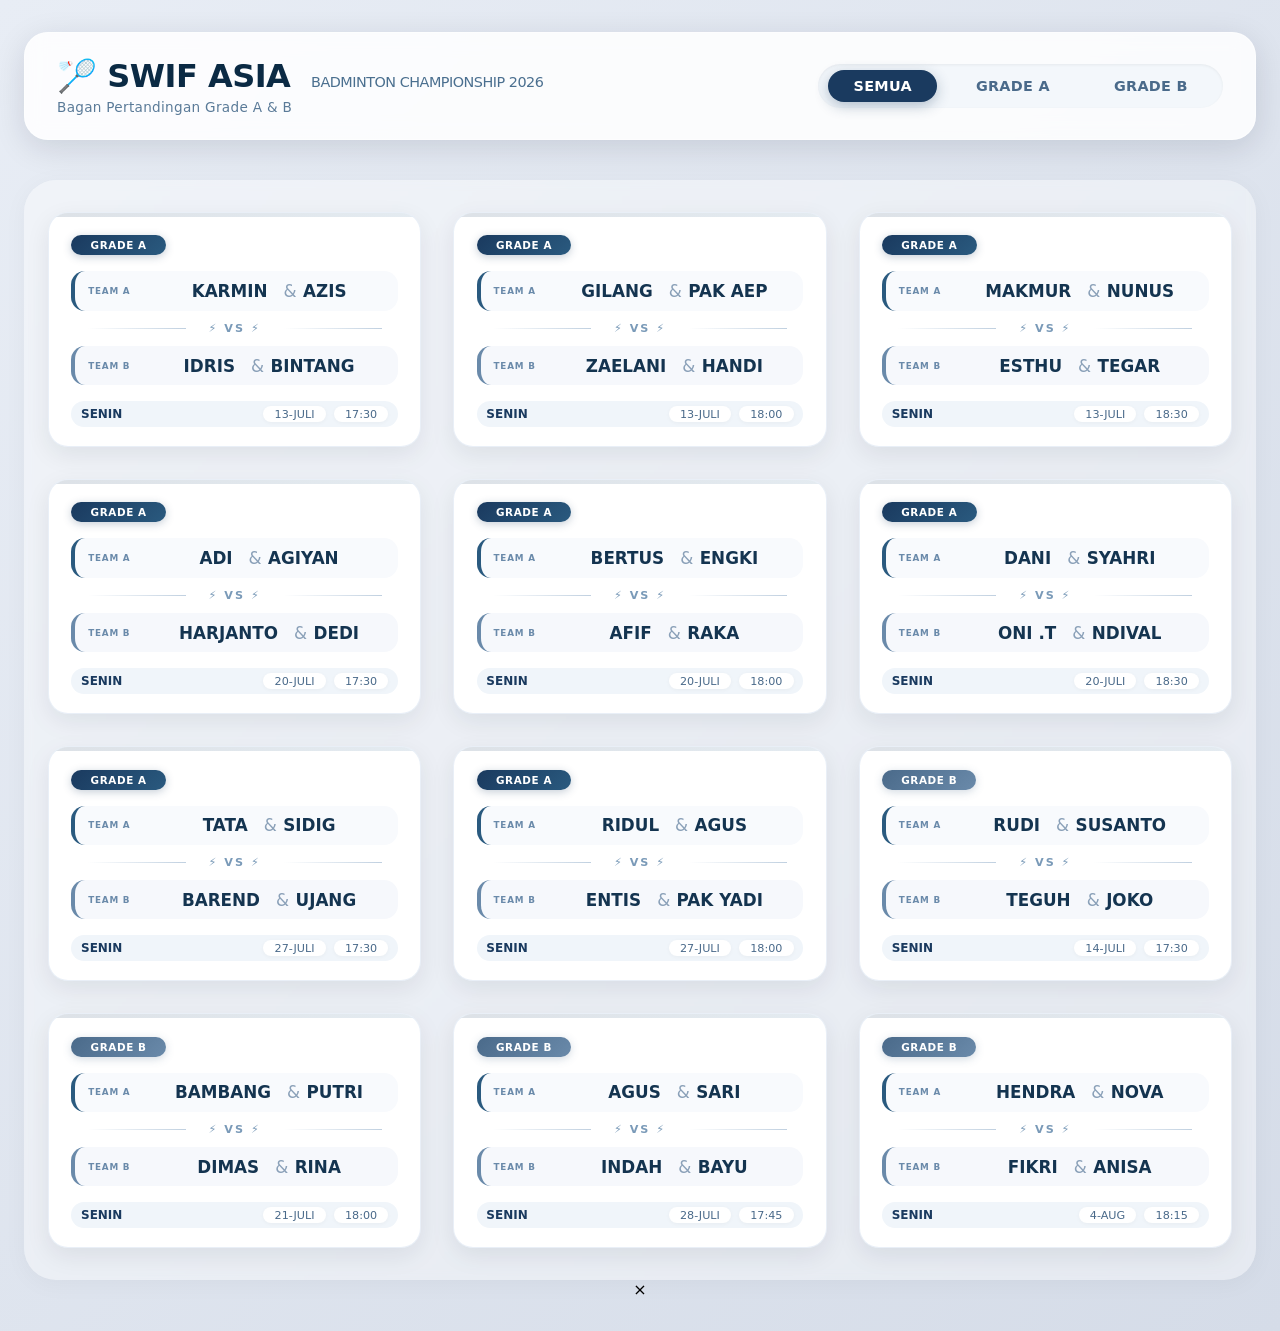
==== commit b6b8b963: "Update index.html" ====
--- a/index.html
+++ b/index.html
@@ -26,6 +26,16 @@
   </div>
 </div>
 
+<!-- Modal Detail Pertandingan -->
+<div id="matchModal" class="modal">
+  <div class="modal-content">
+    <span class="modal-close">&times;</span>
+    <div id="modalBody">
+      <!-- Konten akan diisi oleh JavaScript -->
+    </div>
+  </div>
+</div>
+
 <script src="script.js"></script>
 </body>
 </html>
--- a/style.css
+++ b/style.css
@@ -3,11 +3,11 @@
   margin: 0;
   padding: 0;
   box-sizing: border-box;
-  font-family: 'Segoe UI', Roboto, system-ui, sans-serif;
+  font-family: 'Segoe UI', Roboto, system-ui, 'Helvetica Neue', sans-serif;
 }
 
 body {
-  background: #f0f4fa;
+  background: linear-gradient(135deg, #e8edf5 0%, #d5dce8 100%);
   min-height: 100vh;
   padding: 2rem 1.5rem;
   display: flex;
@@ -20,278 +20,323 @@
   width: 100%;
 }
 
-/* ----- HEADER ----- */
+/* ===== HEADER ===== */
 .header {
   display: flex;
   flex-wrap: wrap;
   justify-content: space-between;
   align-items: center;
   margin-bottom: 2.5rem;
-  border-bottom: 3px solid #1e3a5f;
-  padding-bottom: 0.8rem;
-}
-
-.header h1 {
-  font-size: 2.2rem;
-  font-weight: 600;
+  padding: 1.5rem 2rem;
+  background: rgba(255, 255, 255, 0.85);
+  backdrop-filter: blur(10px);
+  border-radius: 24px;
+  box-shadow: 0 8px 32px rgba(0, 20, 40, 0.12);
+  border: 1px solid rgba(255, 255, 255, 0.4);
+}
+
+.header-left h1 {
+  font-size: 2rem;
+  font-weight: 700;
   color: #0b2a44;
   letter-spacing: -0.5px;
 }
 
-.header h1 small {
+.header-left h1 small {
   font-weight: 400;
-  font-size: 1rem;
-  color: #2c5778;
-  margin-left: 12px;
+  font-size: 0.9rem;
+  color: #4a6f8f;
+  margin-left: 10px;
+}
+
+.subtitle {
+  font-size: 0.85rem;
+  color: #5a7a98;
+  margin-top: 4px;
+  font-weight: 500;
+  letter-spacing: 0.3px;
 }
 
 .grade-selector {
   display: flex;
-  gap: 1rem;
-  background: white;
-  padding: 0.4rem 0.8rem;
+  gap: 0.8rem;
+  background: rgba(240, 245, 250, 0.7);
+  padding: 0.4rem 0.6rem;
   border-radius: 60px;
-  box-shadow: 0 2px 8px rgba(0,0,0,0.05);
+  box-shadow: inset 0 1px 3px rgba(0,0,0,0.06);
 }
 
 .grade-btn {
   border: none;
   background: transparent;
   font-weight: 700;
-  font-size: 1rem;
-  padding: 0.4rem 1.4rem;
+  font-size: 0.9rem;
+  padding: 0.5rem 1.6rem;
   border-radius: 40px;
   cursor: pointer;
-  transition: 0.2s;
-  color: #3d5c7c;
+  transition: 0.25s ease;
+  color: #4a6a8a;
   letter-spacing: 0.3px;
 }
 
 .grade-btn.active {
-  background: #1e3a5f;
+  background: #1a3a5f;
   color: white;
-  box-shadow: 0 2px 8px rgba(0, 40, 80, 0.2);
+  box-shadow: 0 4px 14px rgba(26, 58, 95, 0.30);
 }
 
 .grade-btn:hover:not(.active) {
-  background: #e2eaf3;
-}
-
-/* ----- BRACKET GRID ----- */
+  background: rgba(26, 58, 95, 0.08);
+  color: #1a3a5f;
+}
+
+/* ===== BRACKET GRID ===== */
+.bracket-wrapper {
+  background: rgba(255, 255, 255, 0.4);
+  backdrop-filter: blur(4px);
+  border-radius: 32px;
+  padding: 2rem 1.5rem;
+  box-shadow: 0 4px 24px rgba(0, 0, 0, 0.04);
+}
+
 .bracket {
   display: grid;
-  grid-template-columns: repeat(auto-fill, minmax(350px, 1fr));
-  gap: 1.8rem;
-  margin-top: 1rem;
-}
-
-/* ----- MATCH CARD ----- */
+  grid-template-columns: repeat(auto-fill, minmax(340px, 1fr));
+  gap: 2rem;
+}
+
+/* ===== MATCH CARD ===== */
 .match-card {
   background: white;
-  border-radius: 24px;
-  box-shadow: 0 6px 18px rgba(0, 20, 40, 0.06);
-  padding: 1.2rem 1.2rem 1rem 1.2rem;
-  border: 1px solid #e3eaf2;
-  transition: 0.15s ease;
+  border-radius: 20px;
+  box-shadow: 0 8px 24px rgba(0, 20, 40, 0.08);
+  padding: 1.4rem 1.4rem 1.2rem;
+  border: 1px solid rgba(200, 215, 235, 0.4);
+  transition: 0.2s ease;
   display: flex;
   flex-direction: column;
+  position: relative;
+  overflow: hidden;
+}
+
+.match-card::before {
+  content: '';
+  position: absolute;
+  top: 0;
+  left: 0;
+  right: 0;
+  height: 4px;
+  background: linear-gradient(90deg, #1a3a5f, #4a7a9f);
+  opacity: 0.15;
 }
 
 .match-card:hover {
-  box-shadow: 0 12px 28px rgba(0, 30, 60, 0.10);
-  border-color: #b8cce0;
+  transform: translateY(-3px);
+  box-shadow: 0 16px 40px rgba(0, 20, 40, 0.12);
+  border-color: rgba(26, 58, 95, 0.2);
 }
 
 /* ----- GRADE BADGE ----- */
 .grade-badge {
   display: inline-block;
-  font-size: 0.7rem;
-  font-weight: 700;
-  letter-spacing: 0.4px;
-  padding: 0.2rem 1rem;
+  font-size: 0.65rem;
+  font-weight: 700;
+  letter-spacing: 0.6px;
+  padding: 0.25rem 1.2rem;
   border-radius: 40px;
-  background: #d4e0ed;
-  color: #1a3a5a;
-  margin-bottom: 0.6rem;
+  margin-bottom: 0.8rem;
   align-self: flex-start;
+  text-transform: uppercase;
 }
 
 .grade-badge.grade-a {
-  background: #1d4a77;
+  background: linear-gradient(135deg, #1a3a5f, #2a5a7f);
   color: white;
+  box-shadow: 0 2px 8px rgba(26, 58, 95, 0.25);
 }
 
 .grade-badge.grade-b {
-  background: #4f7a9e;
+  background: linear-gradient(135deg, #4a6a8a, #6a8aaa);
   color: white;
-}
-
-/* ----- TEAM VS TEAM (double) ----- */
+  box-shadow: 0 2px 8px rgba(74, 106, 138, 0.25);
+}
+
+/* ----- MATCH TEAMS (VS style) ----- */
 .match-teams {
   display: flex;
   flex-direction: column;
-  gap: 0.5rem;
+  gap: 0.6rem;
+  padding: 0.2rem 0;
 }
 
 .team-block {
   display: flex;
-  flex-direction: column;
-  padding: 0.4rem 0.6rem;
+  align-items: center;
+  padding: 0.5rem 0.8rem;
+  border-radius: 14px;
   background: #f8fafd;
-  border-radius: 12px;
-  border-left: 3px solid #1d4a77;
+  border-left: 4px solid #2a5a7f;
+  transition: 0.15s;
 }
 
 .team-block.team-b {
-  border-left-color: #4f7a9e;
-}
-
-.team-label {
-  font-size: 0.6rem;
-  font-weight: 700;
-  color: #6a7f97;
+  border-left-color: #6a8aaa;
+  background: #f6f8fc;
+}
+
+.team-block .team-label {
+  font-size: 0.55rem;
+  font-weight: 700;
+  color: #6a8aaa;
   text-transform: uppercase;
-  letter-spacing: 0.5px;
-  margin-bottom: 0.15rem;
+  letter-spacing: 0.8px;
+  margin-right: 0.8rem;
+  min-width: 52px;
 }
 
 .team-players {
   display: flex;
-  justify-content: space-between;
-  align-items: center;
+  align-items: center;
+  gap: 0.4rem;
+  flex: 1;
+  justify-content: center;
 }
 
 .player-name {
   font-weight: 600;
-  font-size: 1rem;
+  font-size: 1.05rem;
   color: #143450;
-}
-
-.player-name + .player-name {
-  margin-left: 0.5rem;
+  padding: 0.1rem 0.3rem;
+}
+
+.player-name + .player-name::before {
+  content: '&';
+  font-weight: 300;
+  color: #8aa0b8;
+  margin-right: 0.4rem;
 }
 
 .vs-divider {
   text-align: center;
-  font-weight: 700;
-  color: #8aa0b8;
+  font-weight: 800;
+  color: #7a9ab8;
+  font-size: 0.7rem;
+  letter-spacing: 2px;
+  padding: 0.1rem 0;
+  position: relative;
+}
+
+.vs-divider::before,
+.vs-divider::after {
+  content: '';
+  position: absolute;
+  top: 50%;
+  width: 30%;
+  height: 1px;
+  background: linear-gradient(90deg, transparent, #c0d0e0);
+}
+
+.vs-divider::before {
+  left: 5%;
+}
+.vs-divider::after {
+  right: 5%;
+}
+
+/* ----- MATCH META ----- */
+.match-meta {
+  display: flex;
+  flex-wrap: wrap;
+  align-items: center;
+  justify-content: space-between;
+  font-size: 0.7rem;
+  color: #4a6a8a;
+  margin-top: 0.8rem;
+  padding: 0.3rem 0.6rem;
+  background: #f0f5fa;
+  border-radius: 30px;
+}
+
+.match-meta .day {
+  font-weight: 700;
+  color: #1a3a5f;
   font-size: 0.75rem;
-  background: #eef3fa;
-  padding: 0.1rem 0.8rem;
+}
+
+.match-meta .datetime {
+  display: flex;
+  gap: 0.5rem;
+}
+
+.match-meta .datetime span {
+  background: white;
+  padding: 0.1rem 0.7rem;
   border-radius: 30px;
-  align-self: center;
-}
-
-/* ----- RESULT INPUT ----- */
-.result-area {
-  display: flex;
-  align-items: center;
-  justify-content: space-between;
-  margin-top: 0.75rem;
-  padding-top: 0.6rem;
-  border-top: 1px solid #e2eaf2;
-  gap: 0.5rem;
-  flex-wrap: wrap;
-}
-
-.result-input-group {
-  display: flex;
-  align-items: center;
-  gap: 0.4rem;
-  flex: 1;
-}
-
-.result-input-group label {
-  font-size: 0.7rem;
-  font-weight: 600;
-  color: #2c4d6e;
-  background: #e8eff7;
-  padding: 0.1rem 0.6rem;
-  border-radius: 30px;
-}
-
-.result-input-group input {
-  width: 48px;
-  padding: 0.25rem 0.2rem;
-  border: 1px solid #cddbe9;
-  border-radius: 12px;
-  text-align: center;
-  font-weight: 600;
-  font-size: 0.9rem;
-  background: white;
-  transition: 0.1s;
-}
-
-.result-input-group input:focus {
-  outline: 2px solid #1d4a77;
-  border-color: transparent;
-}
-
-.result-input-group input::placeholder {
-  color: #b0c4d8;
-  font-weight: 400;
-  font-size: 0.65rem;
-}
-
-.action-btn {
-  background: #e2eaf3;
-  border: none;
-  border-radius: 30px;
-  padding: 0.3rem 1.2rem;
-  font-weight: 600;
-  color: #1d3f60;
-  cursor: pointer;
-  font-size: 0.75rem;
-  transition: 0.15s;
-}
-
-.action-btn:hover {
-  background: #c8d8e9;
-}
-
-/* ----- META (day/date/time) ----- */
-.match-meta {
-  display: flex;
-  flex-wrap: wrap;
-  align-items: center;
-  justify-content: space-between;
-  font-size: 0.75rem;
-  color: #305070;
-  margin-top: 0.4rem;
-  background: #f6f9fd;
-  padding: 0.25rem 0.6rem;
-  border-radius: 30px;
-}
-
-.match-meta .day {
-  font-weight: 600;
-  color: #0e3a5e;
-}
-
-.match-meta .datetime {
-  display: flex;
-  gap: 0.4rem;
-}
-
-.match-meta .datetime span {
-  background: #e3ebf5;
-  padding: 0.05rem 0.6rem;
-  border-radius: 30px;
+  font-weight: 500;
+  box-shadow: 0 1px 4px rgba(0,0,0,0.04);
+}
+
+/* ===== HIDDEN SCORE INPUT (tetap ada di DOM untuk edit nanti) ===== */
+.score-input-hidden {
+  display: none !important;
 }
 
 /* empty state */
 .empty-note {
   text-align: center;
-  padding: 3rem 1rem;
-  color: #5e7b99;
-  background: #edf2f9;
+  padding: 4rem 2rem;
+  color: #4a6a8a;
+  background: rgba(255, 255, 255, 0.6);
   border-radius: 40px;
+  font-size: 1.1rem;
   grid-column: 1 / -1;
 }
 
-/* responsive */
-@media (max-width: 650px) {
-  .header { flex-direction: column; align-items: flex-start; gap: 0.8rem; }
-  .grade-selector { align-self: flex-start; }
-  .bracket { grid-template-columns: 1fr; }
-}
+/* ===== RESPONSIVE ===== */
+@media (max-width: 768px) {
+  .header {
+    flex-direction: column;
+    align-items: flex-start;
+    gap: 1rem;
+    padding: 1.2rem 1.5rem;
+  }
+  .header-left h1 {
+    font-size: 1.5rem;
+  }
+  .header-left h1 small {
+    display: block;
+    margin-left: 0;
+    font-size: 0.8rem;
+  }
+  .grade-selector {
+    width: 100%;
+    justify-content: center;
+    flex-wrap: wrap;
+  }
+  .grade-btn {
+    padding: 0.4rem 1rem;
+    font-size: 0.8rem;
+  }
+  .bracket-wrapper {
+    padding: 1rem 0.8rem;
+  }
+  .bracket {
+    grid-template-columns: 1fr;
+    gap: 1.5rem;
+  }
+  .team-block {
+    padding: 0.4rem 0.6rem;
+  }
+  .player-name {
+    font-size: 0.9rem;
+  }
+}
+
+@media (max-width: 480px) {
+  body { padding: 1rem 0.8rem; }
+  .header { padding: 1rem; }
+  .header-left h1 { font-size: 1.2rem; }
+  .match-card { padding: 1rem; }
+  .team-block .team-label { min-width: 40px; font-size: 0.5rem; }
+  .player-name { font-size: 0.8rem; }
+}
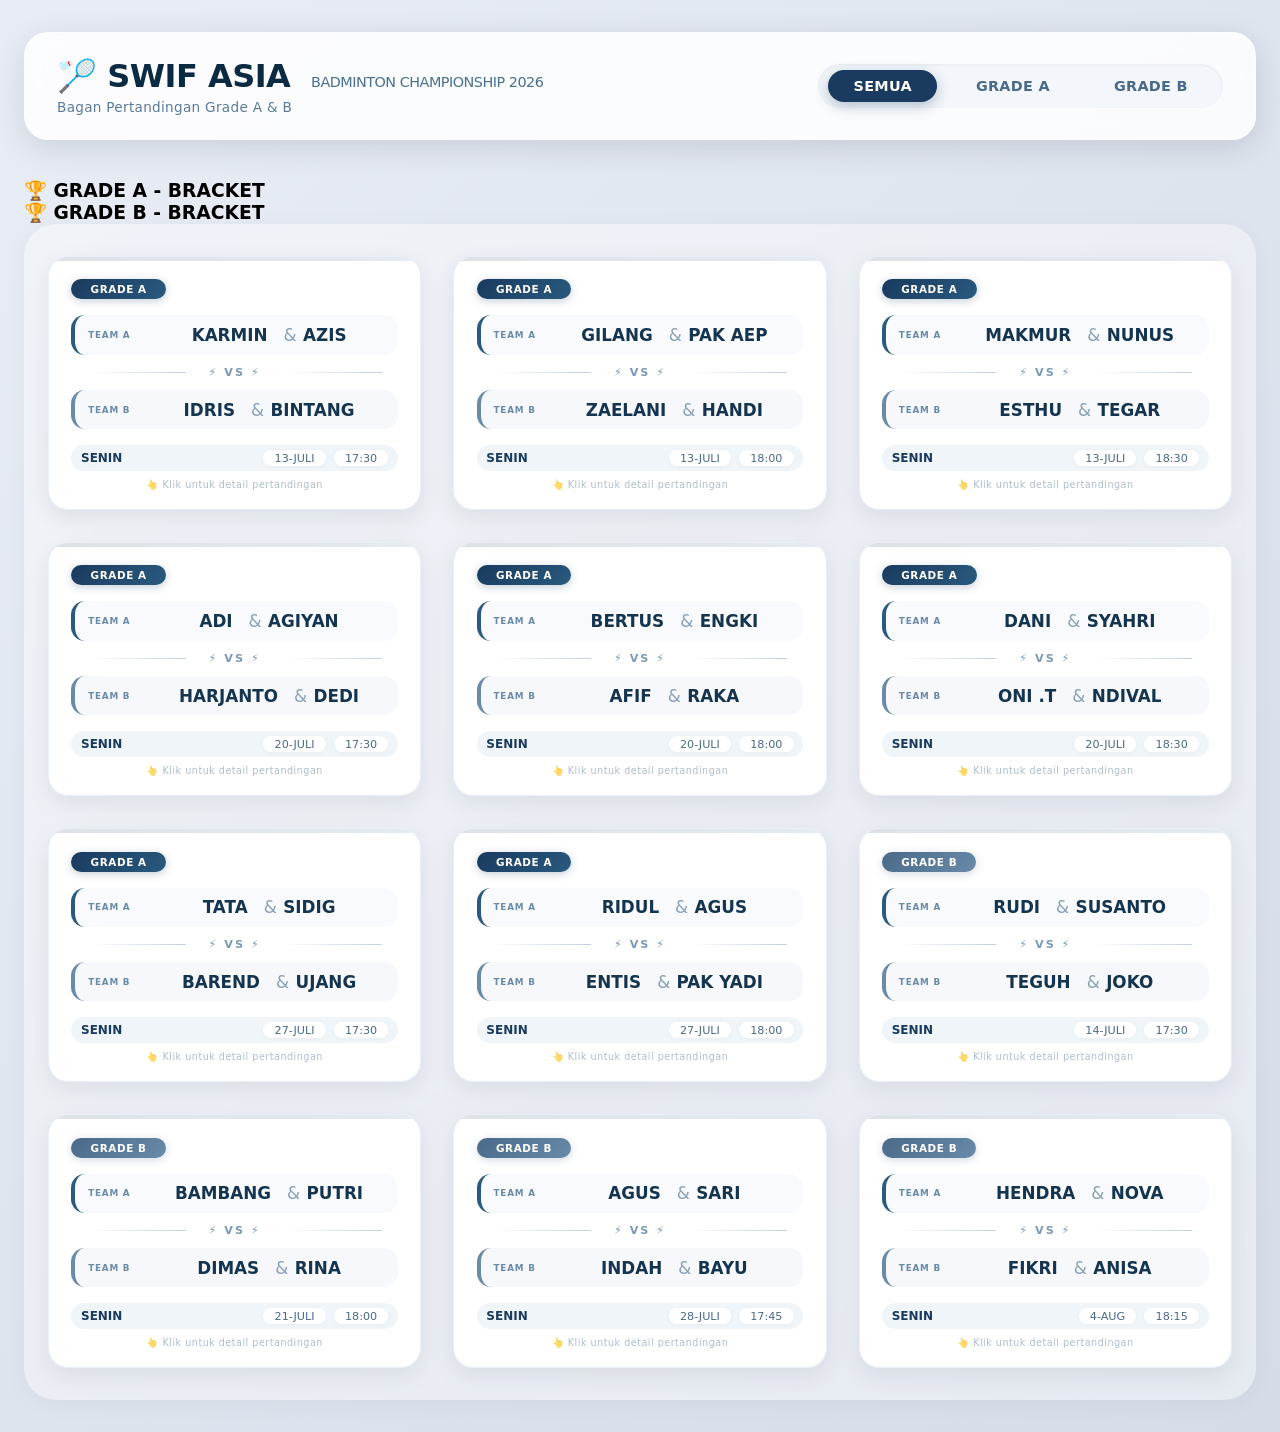
==== commit 4c44ef50: "Update index.html" ====
--- a/index.html
+++ b/index.html
@@ -21,6 +21,22 @@
     </div>
   </header>
 
+  <!-- BRACKET ILLUSTRATION -->
+  <div class="bracket-illustration">
+    <div class="bracket-stage">
+      <h3>🏆 GRADE A - BRACKET</h3>
+      <div class="bracket-tree" id="bracketTreeA">
+        <!-- Akan di-render oleh JS -->
+      </div>
+    </div>
+    <div class="bracket-stage">
+      <h3>🏆 GRADE B - BRACKET</h3>
+      <div class="bracket-tree" id="bracketTreeB">
+        <!-- Akan di-render oleh JS -->
+      </div>
+    </div>
+  </div>
+
   <div class="bracket-wrapper">
     <div id="bracketContainer" class="bracket"></div>
   </div>
--- a/style.css
+++ b/style.css
@@ -117,6 +117,7 @@
   flex-direction: column;
   position: relative;
   overflow: hidden;
+  cursor: pointer;
 }
 
 .match-card::before {
@@ -136,6 +137,15 @@
   border-color: rgba(26, 58, 95, 0.2);
 }
 
+.match-card .click-hint {
+  font-size: 0.6rem;
+  color: #8aa0b8;
+  text-align: center;
+  margin-top: 0.5rem;
+  opacity: 0.7;
+  letter-spacing: 0.5px;
+}
+
 /* ----- GRADE BADGE ----- */
 .grade-badge {
   display: inline-block;
@@ -276,12 +286,299 @@
   box-shadow: 0 1px 4px rgba(0,0,0,0.04);
 }
 
-/* ===== HIDDEN SCORE INPUT (tetap ada di DOM untuk edit nanti) ===== */
+/* ===== MODAL ===== */
+.modal {
+  display: none;
+  position: fixed;
+  z-index: 1000;
+  left: 0;
+  top: 0;
+  width: 100%;
+  height: 100%;
+  background: rgba(0, 0, 0, 0.5);
+  backdrop-filter: blur(8px);
+  animation: fadeIn 0.3s ease;
+}
+
+@keyframes fadeIn {
+  from { opacity: 0; }
+  to { opacity: 1; }
+}
+
+.modal-content {
+  background: white;
+  margin: 3% auto;
+  padding: 0;
+  width: 90%;
+  max-width: 700px;
+  border-radius: 28px;
+  box-shadow: 0 24px 64px rgba(0, 0, 0, 0.2);
+  position: relative;
+  animation: slideUp 0.3s ease;
+  max-height: 90vh;
+  overflow-y: auto;
+}
+
+@keyframes slideUp {
+  from { transform: translateY(30px); opacity: 0; }
+  to { transform: translateY(0); opacity: 1; }
+}
+
+.modal-close {
+  position: sticky;
+  top: 12px;
+  right: 20px;
+  float: right;
+  font-size: 2rem;
+  font-weight: 300;
+  color: #6a8aaa;
+  cursor: pointer;
+  transition: 0.2s;
+  z-index: 10;
+  background: rgba(255,255,255,0.9);
+  width: 44px;
+  height: 44px;
+  display: flex;
+  align-items: center;
+  justify-content: center;
+  border-radius: 50%;
+  margin: 12px 16px 0 0;
+}
+
+.modal-close:hover {
+  color: #1a3a5f;
+  transform: rotate(90deg);
+  background: white;
+  box-shadow: 0 4px 12px rgba(0,0,0,0.08);
+}
+
+#modalBody {
+  padding: 0.5rem 2rem 2rem 2rem;
+}
+
+/* ===== MODAL CONTENT STYLES ===== */
+.modal-match-title {
+  font-size: 1.5rem;
+  font-weight: 700;
+  color: #0b2a44;
+  margin-bottom: 1.5rem;
+  padding-bottom: 0.5rem;
+  border-bottom: 2px solid #e8edf5;
+}
+
+.modal-teams {
+  display: flex;
+  justify-content: space-between;
+  align-items: center;
+  gap: 1rem;
+  margin: 1.5rem 0;
+  padding: 1rem;
+  background: #f8fafd;
+  border-radius: 16px;
+}
+
+.modal-team {
+  text-align: center;
+  flex: 1;
+}
+
+.modal-team .team-label {
+  font-size: 0.65rem;
+  font-weight: 700;
+  color: #6a8aaa;
+  text-transform: uppercase;
+  letter-spacing: 1px;
+}
+
+.modal-team .team-names {
+  font-weight: 700;
+  font-size: 1.1rem;
+  color: #143450;
+  margin-top: 0.2rem;
+}
+
+.modal-vs {
+  font-weight: 800;
+  color: #7a9ab8;
+  font-size: 1.2rem;
+  padding: 0 0.5rem;
+}
+
+/* Countdown */
+.countdown-section {
+  background: linear-gradient(135deg, #f0f5fa, #e8edf5);
+  border-radius: 16px;
+  padding: 1.2rem;
+  margin: 1rem 0;
+  text-align: center;
+}
+
+.countdown-section .label {
+  font-size: 0.7rem;
+  font-weight: 600;
+  color: #4a6a8a;
+  text-transform: uppercase;
+  letter-spacing: 1px;
+}
+
+.countdown-display {
+  font-size: 2.5rem;
+  font-weight: 700;
+  color: #1a3a5f;
+  font-variant-numeric: tabular-nums;
+  margin: 0.3rem 0;
+}
+
+.countdown-controls {
+  display: flex;
+  gap: 0.5rem;
+  justify-content: center;
+  margin-top: 0.5rem;
+}
+
+.countdown-btn {
+  background: white;
+  border: 1px solid #cddbe9;
+  border-radius: 30px;
+  padding: 0.3rem 1.2rem;
+  font-weight: 600;
+  font-size: 0.75rem;
+  color: #1a3a5f;
+  cursor: pointer;
+  transition: 0.15s;
+}
+
+.countdown-btn:hover {
+  background: #1a3a5f;
+  color: white;
+  border-color: #1a3a5f;
+}
+
+.countdown-btn.danger:hover {
+  background: #c0392b;
+  border-color: #c0392b;
+}
+
+/* Hasil Pertandingan (statis, hanya display) */
+.result-section {
+  background: white;
+  border: 2px solid #e8edf5;
+  border-radius: 16px;
+  padding: 1.2rem;
+  margin: 1rem 0;
+  text-align: center;
+}
+
+.result-section .label {
+  font-size: 0.7rem;
+  font-weight: 600;
+  color: #4a6a8a;
+  text-transform: uppercase;
+  letter-spacing: 1px;
+}
+
+.result-display {
+  font-size: 2.2rem;
+  font-weight: 700;
+  color: #1a3a5f;
+  margin: 0.3rem 0;
+  letter-spacing: 4px;
+}
+
+.result-display .team-a-score {
+  color: #2a5a7f;
+}
+.result-display .team-b-score {
+  color: #6a8aaa;
+}
+
+/* Polling */
+.poll-section {
+  background: #f8fafd;
+  border-radius: 16px;
+  padding: 1.2rem;
+  margin: 1rem 0;
+}
+
+.poll-section .label {
+  font-size: 0.7rem;
+  font-weight: 600;
+  color: #4a6a8a;
+  text-transform: uppercase;
+  letter-spacing: 1px;
+  display: block;
+  margin-bottom: 0.8rem;
+}
+
+.poll-options {
+  display: flex;
+  gap: 1rem;
+  flex-wrap: wrap;
+}
+
+.poll-option {
+  flex: 1;
+  min-width: 120px;
+  background: white;
+  border: 2px solid #e8edf5;
+  border-radius: 14px;
+  padding: 0.8rem;
+  text-align: center;
+  cursor: pointer;
+  transition: 0.2s;
+}
+
+.poll-option:hover {
+  border-color: #1a3a5f;
+  transform: translateY(-2px);
+  box-shadow: 0 4px 12px rgba(0,0,0,0.06);
+}
+
+.poll-option.selected {
+  border-color: #1a3a5f;
+  background: #e8f0f8;
+}
+
+.poll-option .poll-team {
+  font-weight: 700;
+  font-size: 0.9rem;
+  color: #143450;
+}
+
+.poll-option .poll-votes {
+  font-size: 0.8rem;
+  color: #6a8aaa;
+  margin-top: 0.2rem;
+}
+
+.poll-option .poll-bar {
+  height: 4px;
+  background: #e8edf5;
+  border-radius: 4px;
+  margin-top: 0.4rem;
+  overflow: hidden;
+}
+
+.poll-option .poll-bar .fill {
+  height: 100%;
+  background: linear-gradient(90deg, #1a3a5f, #4a7a9f);
+  border-radius: 4px;
+  transition: width 0.3s ease;
+}
+
+.poll-total {
+  font-size: 0.7rem;
+  color: #8aa0b8;
+  text-align: center;
+  margin-top: 0.5rem;
+}
+
+/* ===== HIDDEN SCORE INPUT ===== */
 .score-input-hidden {
   display: none !important;
 }
 
-/* empty state */
+/* ===== EMPTY STATE ===== */
 .empty-note {
   text-align: center;
   padding: 4rem 2rem;
@@ -330,6 +627,26 @@
   .player-name {
     font-size: 0.9rem;
   }
+  .modal-content {
+    margin: 5% auto;
+    width: 95%;
+  }
+  #modalBody {
+    padding: 0.5rem 1rem 1.5rem 1rem;
+  }
+  .modal-teams {
+    flex-direction: column;
+    gap: 0.5rem;
+  }
+  .modal-vs {
+    padding: 0.2rem 0;
+  }
+  .countdown-display {
+    font-size: 2rem;
+  }
+  .poll-options {
+    flex-direction: column;
+  }
 }
 
 @media (max-width: 480px) {
@@ -339,4 +656,5 @@
   .match-card { padding: 1rem; }
   .team-block .team-label { min-width: 40px; font-size: 0.5rem; }
   .player-name { font-size: 0.8rem; }
-}
+  .result-display { font-size: 1.8rem; }
+}
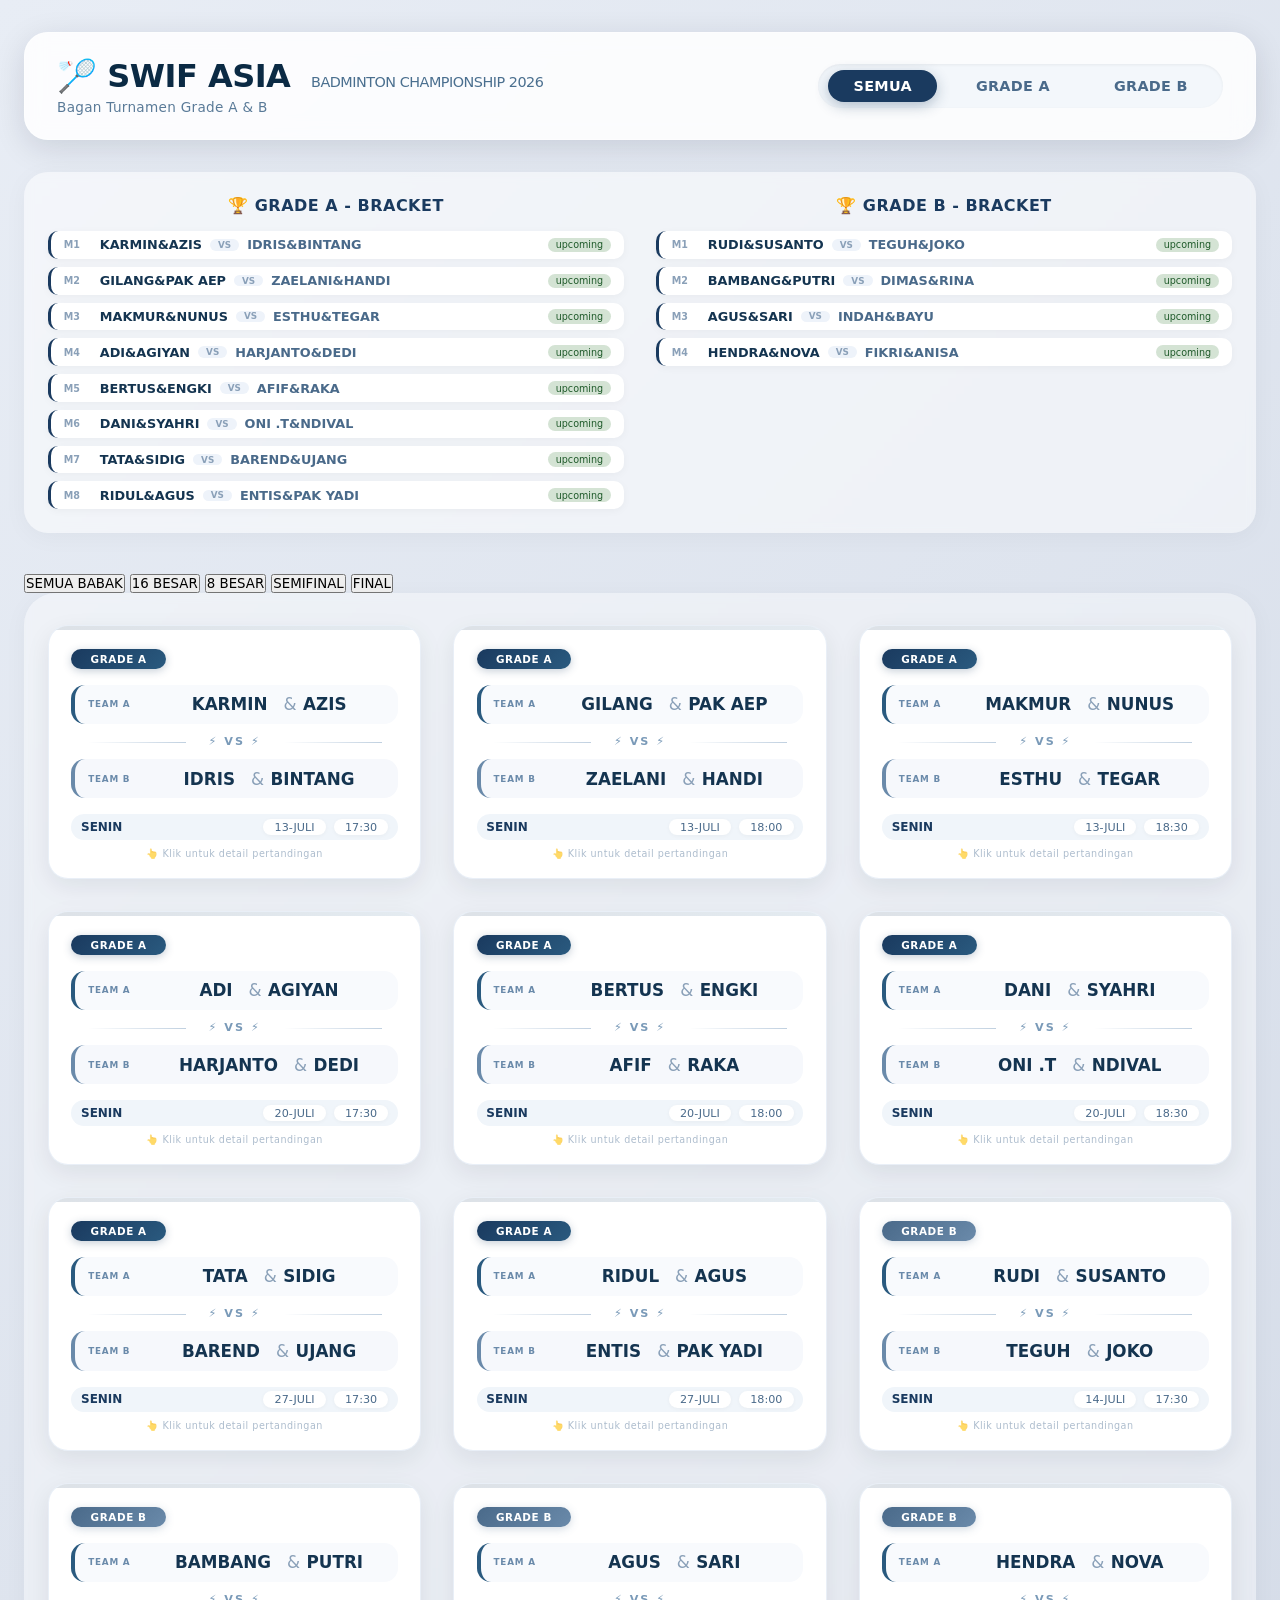
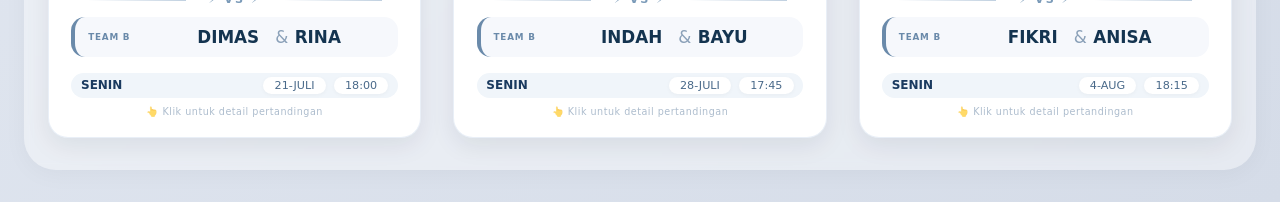
==== commit 298627f2: "Update index.html" ====
--- a/index.html
+++ b/index.html
@@ -12,7 +12,7 @@
   <header class="header">
     <div class="header-left">
       <h1>🏸 SWIF ASIA <small>BADMINTON CHAMPIONSHIP 2026</small></h1>
-      <p class="subtitle">Bagan Pertandingan Grade A & B</p>
+      <p class="subtitle">Bagan Turnamen Grade A & B</p>
     </div>
     <div class="grade-selector">
       <button class="grade-btn active" data-grade="all">SEMUA</button>
@@ -21,20 +21,25 @@
     </div>
   </header>
 
-  <!-- BRACKET ILLUSTRATION -->
+  <!-- BRACKET ILLUSTRATION LENGKAP -->
   <div class="bracket-illustration">
     <div class="bracket-stage">
       <h3>🏆 GRADE A - BRACKET</h3>
-      <div class="bracket-tree" id="bracketTreeA">
-        <!-- Akan di-render oleh JS -->
-      </div>
+      <div class="bracket-tree" id="bracketTreeA"></div>
     </div>
     <div class="bracket-stage">
       <h3>🏆 GRADE B - BRACKET</h3>
-      <div class="bracket-tree" id="bracketTreeB">
-        <!-- Akan di-render oleh JS -->
-      </div>
+      <div class="bracket-tree" id="bracketTreeB"></div>
     </div>
+  </div>
+
+  <!-- FILTER BABAK -->
+  <div class="round-filter">
+    <button class="round-btn active" data-round="all">SEMUA BABAK</button>
+    <button class="round-btn" data-round="16">16 BESAR</button>
+    <button class="round-btn" data-round="8">8 BESAR</button>
+    <button class="round-btn" data-round="semifinal">SEMIFINAL</button>
+    <button class="round-btn" data-round="final">FINAL</button>
   </div>
 
   <div class="bracket-wrapper">
@@ -46,9 +51,7 @@
 <div id="matchModal" class="modal">
   <div class="modal-content">
     <span class="modal-close">&times;</span>
-    <div id="modalBody">
-      <!-- Konten akan diisi oleh JavaScript -->
-    </div>
+    <div id="modalBody"></div>
   </div>
 </div>
 
--- a/style.css
+++ b/style.css
@@ -26,7 +26,7 @@
   flex-wrap: wrap;
   justify-content: space-between;
   align-items: center;
-  margin-bottom: 2.5rem;
+  margin-bottom: 2rem;
   padding: 1.5rem 2rem;
   background: rgba(255, 255, 255, 0.85);
   backdrop-filter: blur(10px);
@@ -88,6 +88,113 @@
 .grade-btn:hover:not(.active) {
   background: rgba(26, 58, 95, 0.08);
   color: #1a3a5f;
+}
+
+/* ===== BRACKET ILLUSTRATION ===== */
+.bracket-illustration {
+  display: grid;
+  grid-template-columns: 1fr 1fr;
+  gap: 2rem;
+  margin-bottom: 2.5rem;
+  background: rgba(255, 255, 255, 0.5);
+  backdrop-filter: blur(4px);
+  border-radius: 24px;
+  padding: 1.5rem;
+  box-shadow: 0 4px 24px rgba(0, 0, 0, 0.04);
+}
+
+.bracket-stage h3 {
+  font-size: 1rem;
+  color: #1a3a5f;
+  margin-bottom: 1rem;
+  text-align: center;
+  font-weight: 700;
+  letter-spacing: 0.5px;
+}
+
+.bracket-tree {
+  display: flex;
+  flex-direction: column;
+  gap: 0.5rem;
+}
+
+.bracket-match-row {
+  display: flex;
+  align-items: center;
+  gap: 0.5rem;
+  background: white;
+  padding: 0.4rem 0.8rem;
+  border-radius: 10px;
+  border-left: 3px solid #1a3a5f;
+  box-shadow: 0 2px 8px rgba(0,0,0,0.04);
+  transition: 0.15s;
+}
+
+.bracket-match-row:hover {
+  transform: translateX(4px);
+  box-shadow: 0 4px 12px rgba(0,0,0,0.08);
+}
+
+.bracket-match-row .match-number {
+  font-size: 0.6rem;
+  font-weight: 700;
+  color: #8aa0b8;
+  min-width: 28px;
+}
+
+.bracket-match-row .match-teams-mini {
+  display: flex;
+  align-items: center;
+  gap: 0.5rem;
+  flex: 1;
+  font-size: 0.8rem;
+}
+
+.bracket-match-row .match-teams-mini .team {
+  font-weight: 600;
+  color: #143450;
+}
+
+.bracket-match-row .match-teams-mini .team-b {
+  color: #4a6a8a;
+}
+
+.bracket-match-row .match-teams-mini .vs-mini {
+  font-size: 0.55rem;
+  font-weight: 700;
+  color: #8aa0b8;
+  background: #eef3fa;
+  padding: 0.05rem 0.5rem;
+  border-radius: 20px;
+}
+
+.bracket-match-row .match-status {
+  font-size: 0.6rem;
+  padding: 0.1rem 0.5rem;
+  border-radius: 20px;
+  background: #e8edf5;
+  color: #4a6a8a;
+}
+
+.bracket-match-row .match-status.upcoming {
+  background: #d4e3d4;
+  color: #1f5a2a;
+}
+
+.bracket-match-row .match-status.live {
+  background: #f0d8a0;
+  color: #8a6a1a;
+  animation: pulse 1.5s infinite;
+}
+
+.bracket-match-row .match-status.finished {
+  background: #d4dce8;
+  color: #4a5a6a;
+}
+
+@keyframes pulse {
+  0%, 100% { opacity: 1; }
+  50% { opacity: 0.5; }
 }
 
 /* ===== BRACKET GRID ===== */
@@ -404,7 +511,7 @@
   padding: 0 0.5rem;
 }
 
-/* Countdown */
+/* Countdown - Real Time */
 .countdown-section {
   background: linear-gradient(135deg, #f0f5fa, #e8edf5);
   border-radius: 16px;
@@ -429,37 +536,18 @@
   margin: 0.3rem 0;
 }
 
-.countdown-controls {
-  display: flex;
-  gap: 0.5rem;
-  justify-content: center;
-  margin-top: 0.5rem;
-}
-
-.countdown-btn {
-  background: white;
-  border: 1px solid #cddbe9;
-  border-radius: 30px;
-  padding: 0.3rem 1.2rem;
-  font-weight: 600;
-  font-size: 0.75rem;
-  color: #1a3a5f;
-  cursor: pointer;
-  transition: 0.15s;
-}
-
-.countdown-btn:hover {
-  background: #1a3a5f;
-  color: white;
-  border-color: #1a3a5f;
-}
-
-.countdown-btn.danger:hover {
-  background: #c0392b;
-  border-color: #c0392b;
-}
-
-/* Hasil Pertandingan (statis, hanya display) */
+.countdown-display.ended {
+  color: #c0392b;
+  animation: pulse 1s infinite;
+}
+
+.countdown-info {
+  font-size: 0.7rem;
+  color: #6a8aaa;
+  margin-top: 0.2rem;
+}
+
+/* Hasil Pertandingan (statis) */
 .result-section {
   background: white;
   border: 2px solid #e8edf5;
@@ -573,20 +661,12 @@
   margin-top: 0.5rem;
 }
 
-/* ===== HIDDEN SCORE INPUT ===== */
-.score-input-hidden {
-  display: none !important;
-}
-
-/* ===== EMPTY STATE ===== */
-.empty-note {
-  text-align: center;
-  padding: 4rem 2rem;
-  color: #4a6a8a;
-  background: rgba(255, 255, 255, 0.6);
-  border-radius: 40px;
-  font-size: 1.1rem;
-  grid-column: 1 / -1;
+.poll-note {
+  font-size: 0.6rem;
+  color: #8aa0b8;
+  text-align: center;
+  margin-top: 0.3rem;
+  font-style: italic;
 }
 
 /* ===== RESPONSIVE ===== */
@@ -613,6 +693,11 @@
   .grade-btn {
     padding: 0.4rem 1rem;
     font-size: 0.8rem;
+  }
+  .bracket-illustration {
+    grid-template-columns: 1fr;
+    gap: 1.5rem;
+    padding: 1rem;
   }
   .bracket-wrapper {
     padding: 1rem 0.8rem;
@@ -657,4 +742,8 @@
   .team-block .team-label { min-width: 40px; font-size: 0.5rem; }
   .player-name { font-size: 0.8rem; }
   .result-display { font-size: 1.8rem; }
-}
+  .bracket-match-row .match-teams-mini {
+    font-size: 0.65rem;
+    flex-wrap: wrap;
+  }
+}
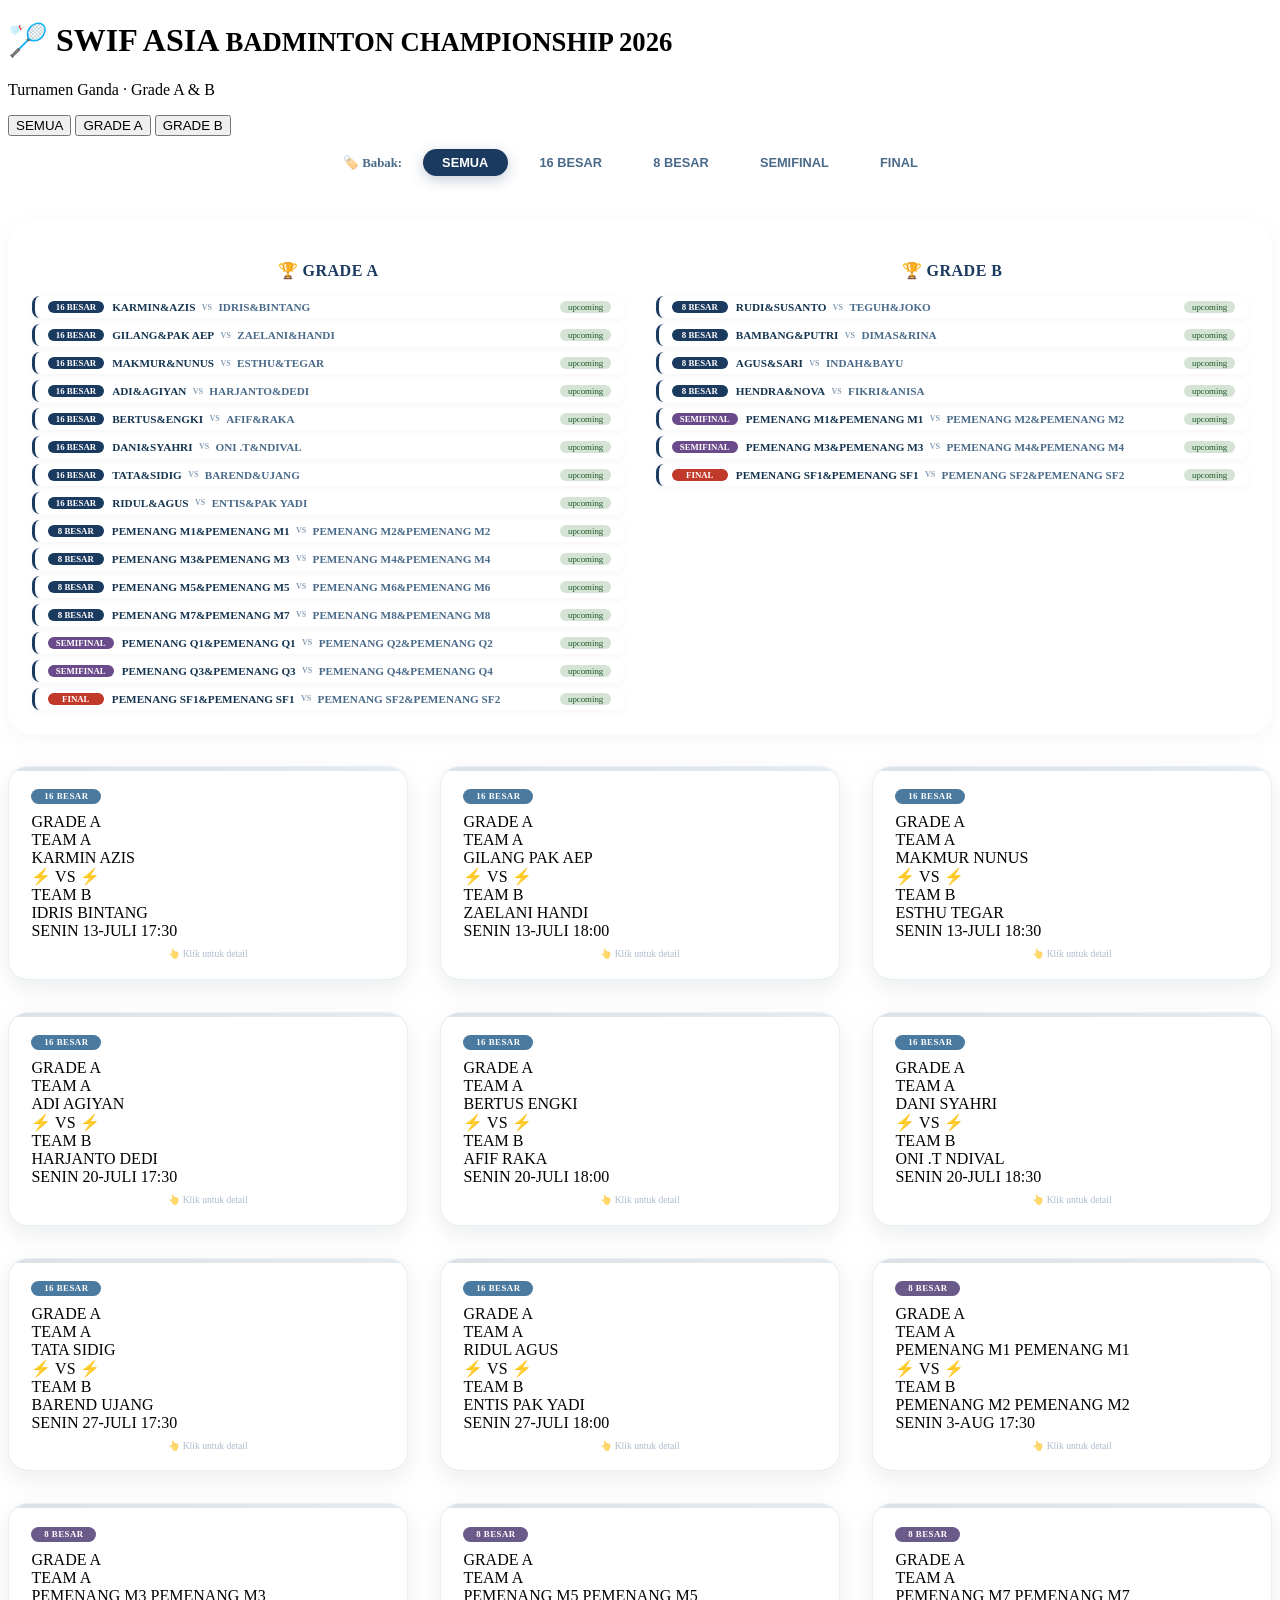
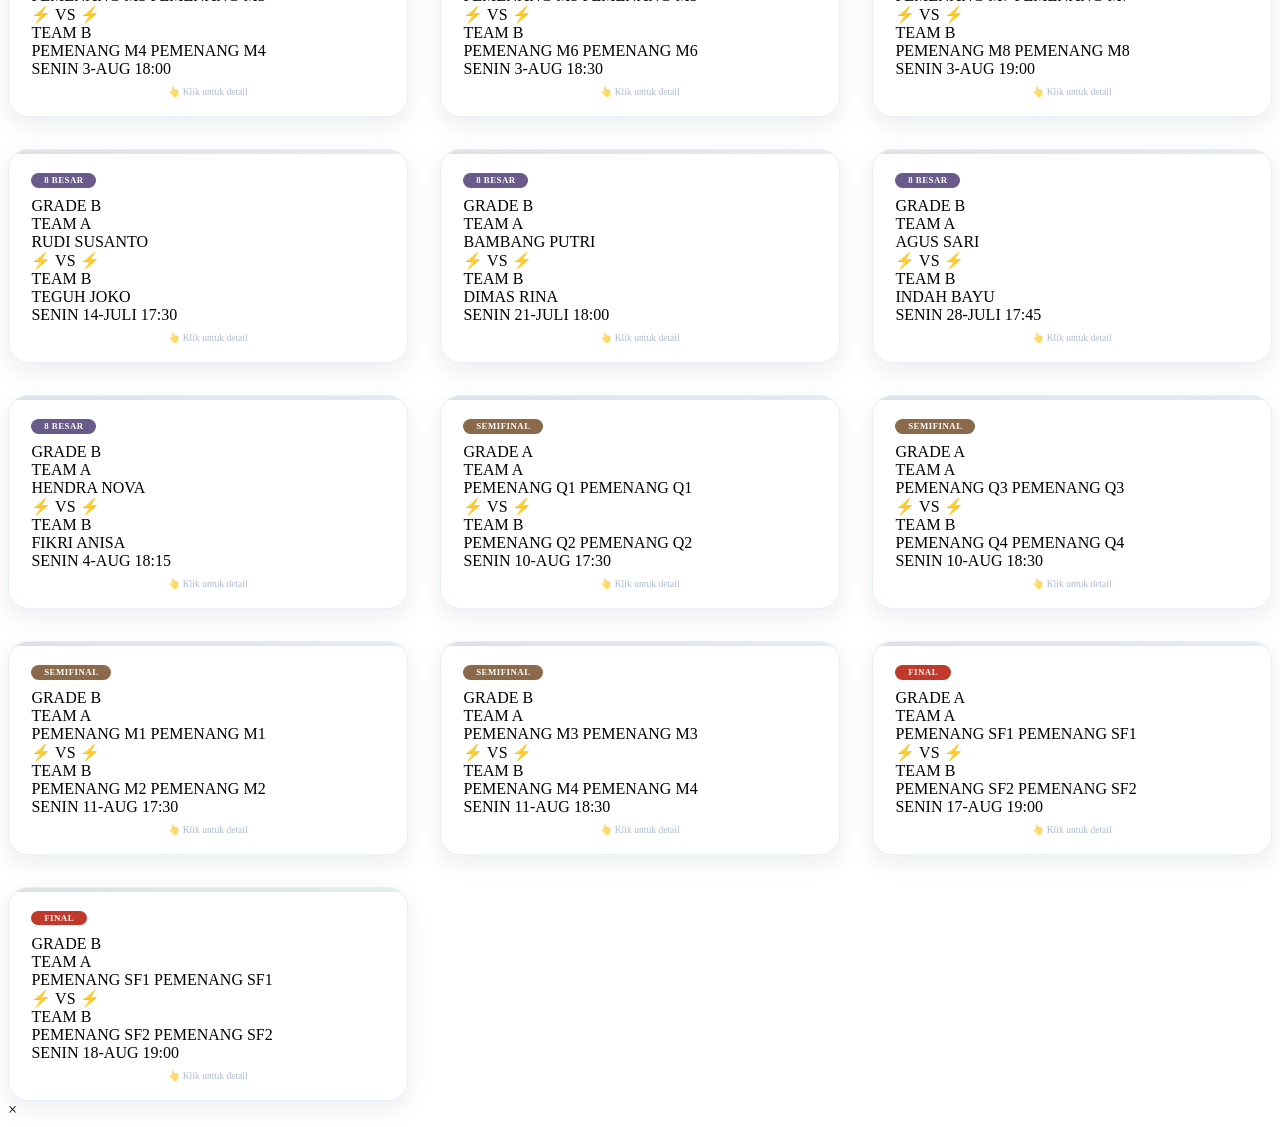
==== commit 5fc86b7b: "Update index.html" ====
--- a/index.html
+++ b/index.html
@@ -9,10 +9,17 @@
 <body>
 
 <div class="container">
+  <!-- HEADER DENGAN LOGO -->
   <header class="header">
     <div class="header-left">
-      <h1>🏸 SWIF ASIA <small>BADMINTON CHAMPIONSHIP 2026</small></h1>
-      <p class="subtitle">Bagan Turnamen Grade A & B</p>
+      <img src="https://image.makewebeasy.net/makeweb/0/PKBUEX4Fe/DefaultData/LOGO_SWIFA_PNG2.png?v=202311151122" 
+           alt="Logo SWIF ASIA" 
+           class="logo"
+           onerror="this.style.display='none'" />
+      <div class="header-text">
+        <h1>🏸 SWIF ASIA <small>BADMINTON CHAMPIONSHIP 2026</small></h1>
+        <p class="subtitle">Turnamen Ganda · Grade A & B</p>
+      </div>
     </div>
     <div class="grade-selector">
       <button class="grade-btn active" data-grade="all">SEMUA</button>
@@ -21,33 +28,35 @@
     </div>
   </header>
 
-  <!-- BRACKET ILLUSTRATION LENGKAP -->
-  <div class="bracket-illustration">
-    <div class="bracket-stage">
-      <h3>🏆 GRADE A - BRACKET</h3>
-      <div class="bracket-tree" id="bracketTreeA"></div>
-    </div>
-    <div class="bracket-stage">
-      <h3>🏆 GRADE B - BRACKET</h3>
-      <div class="bracket-tree" id="bracketTreeB"></div>
-    </div>
-  </div>
-
   <!-- FILTER BABAK -->
   <div class="round-filter">
-    <button class="round-btn active" data-round="all">SEMUA BABAK</button>
+    <span class="filter-label">🏷️ Babak:</span>
+    <button class="round-btn active" data-round="all">SEMUA</button>
     <button class="round-btn" data-round="16">16 BESAR</button>
     <button class="round-btn" data-round="8">8 BESAR</button>
     <button class="round-btn" data-round="semifinal">SEMIFINAL</button>
     <button class="round-btn" data-round="final">FINAL</button>
   </div>
 
+  <!-- BRACKET ILLUSTRATION -->
+  <div class="bracket-illustration">
+    <div class="bracket-stage">
+      <h3>🏆 GRADE A</h3>
+      <div class="bracket-tree" id="bracketTreeA"></div>
+    </div>
+    <div class="bracket-stage">
+      <h3>🏆 GRADE B</h3>
+      <div class="bracket-tree" id="bracketTreeB"></div>
+    </div>
+  </div>
+
+  <!-- BRACKET CARDS -->
   <div class="bracket-wrapper">
     <div id="bracketContainer" class="bracket"></div>
   </div>
 </div>
 
-<!-- Modal Detail Pertandingan -->
+<!-- MODAL DETAIL PERTANDINGAN -->
 <div id="matchModal" class="modal">
   <div class="modal-content">
     <span class="modal-close">&times;</span>
--- a/style.css
+++ b/style.css
@@ -1,93 +1,44 @@
-/* ===== style.css ===== */
-* {
-  margin: 0;
-  padding: 0;
-  box-sizing: border-box;
-  font-family: 'Segoe UI', Roboto, system-ui, 'Helvetica Neue', sans-serif;
-}
-
-body {
-  background: linear-gradient(135deg, #e8edf5 0%, #d5dce8 100%);
-  min-height: 100vh;
-  padding: 2rem 1.5rem;
-  display: flex;
-  flex-direction: column;
+/* ===== style.css (tambahan untuk round filter) ===== */
+.round-filter {
+  display: flex;
+  flex-wrap: wrap;
+  gap: 0.8rem;
+  margin-bottom: 2rem;
+  padding: 0.8rem 1.2rem;
+  background: rgba(255, 255, 255, 0.6);
+  backdrop-filter: blur(4px);
+  border-radius: 60px;
+  justify-content: center;
   align-items: center;
 }
 
-.container {
-  max-width: 1400px;
-  width: 100%;
-}
-
-/* ===== HEADER ===== */
-.header {
-  display: flex;
-  flex-wrap: wrap;
-  justify-content: space-between;
-  align-items: center;
-  margin-bottom: 2rem;
-  padding: 1.5rem 2rem;
-  background: rgba(255, 255, 255, 0.85);
-  backdrop-filter: blur(10px);
-  border-radius: 24px;
-  box-shadow: 0 8px 32px rgba(0, 20, 40, 0.12);
-  border: 1px solid rgba(255, 255, 255, 0.4);
-}
-
-.header-left h1 {
-  font-size: 2rem;
-  font-weight: 700;
-  color: #0b2a44;
-  letter-spacing: -0.5px;
-}
-
-.header-left h1 small {
-  font-weight: 400;
-  font-size: 0.9rem;
-  color: #4a6f8f;
-  margin-left: 10px;
-}
-
-.subtitle {
-  font-size: 0.85rem;
-  color: #5a7a98;
-  margin-top: 4px;
-  font-weight: 500;
-  letter-spacing: 0.3px;
-}
-
-.grade-selector {
-  display: flex;
-  gap: 0.8rem;
-  background: rgba(240, 245, 250, 0.7);
-  padding: 0.4rem 0.6rem;
-  border-radius: 60px;
-  box-shadow: inset 0 1px 3px rgba(0,0,0,0.06);
-}
-
-.grade-btn {
+.round-filter .filter-label {
+  font-weight: 600;
+  color: #4a6a8a;
+  font-size: 0.8rem;
+  margin-right: 0.5rem;
+}
+
+.round-btn {
   border: none;
   background: transparent;
-  font-weight: 700;
-  font-size: 0.9rem;
-  padding: 0.5rem 1.6rem;
+  padding: 0.4rem 1.2rem;
   border-radius: 40px;
+  font-weight: 600;
+  font-size: 0.8rem;
+  color: #4a6a8a;
   cursor: pointer;
-  transition: 0.25s ease;
-  color: #4a6a8a;
-  letter-spacing: 0.3px;
-}
-
-.grade-btn.active {
+  transition: 0.2s;
+}
+
+.round-btn.active {
   background: #1a3a5f;
   color: white;
-  box-shadow: 0 4px 14px rgba(26, 58, 95, 0.30);
-}
-
-.grade-btn:hover:not(.active) {
+  box-shadow: 0 4px 14px rgba(26, 58, 95, 0.25);
+}
+
+.round-btn:hover:not(.active) {
   background: rgba(26, 58, 95, 0.08);
-  color: #1a3a5f;
 }
 
 /* ===== BRACKET ILLUSTRATION ===== */
@@ -95,7 +46,7 @@
   display: grid;
   grid-template-columns: 1fr 1fr;
   gap: 2rem;
-  margin-bottom: 2.5rem;
+  margin-bottom: 2rem;
   background: rgba(255, 255, 255, 0.5);
   backdrop-filter: blur(4px);
   border-radius: 24px;
@@ -115,7 +66,7 @@
 .bracket-tree {
   display: flex;
   flex-direction: column;
-  gap: 0.5rem;
+  gap: 0.4rem;
 }
 
 .bracket-match-row {
@@ -123,36 +74,42 @@
   align-items: center;
   gap: 0.5rem;
   background: white;
-  padding: 0.4rem 0.8rem;
-  border-radius: 10px;
+  padding: 0.3rem 0.8rem;
+  border-radius: 8px;
   border-left: 3px solid #1a3a5f;
   box-shadow: 0 2px 8px rgba(0,0,0,0.04);
-  transition: 0.15s;
-}
-
-.bracket-match-row:hover {
-  transform: translateX(4px);
-  box-shadow: 0 4px 12px rgba(0,0,0,0.08);
-}
-
-.bracket-match-row .match-number {
-  font-size: 0.6rem;
-  font-weight: 700;
-  color: #8aa0b8;
-  min-width: 28px;
+  font-size: 0.75rem;
+}
+
+.bracket-match-row .round-tag {
+  font-size: 0.55rem;
+  font-weight: 700;
+  color: white;
+  background: #1a3a5f;
+  padding: 0.05rem 0.5rem;
+  border-radius: 20px;
+  min-width: 40px;
+  text-align: center;
+}
+
+.bracket-match-row .round-tag.sf {
+  background: #6a4a8a;
+}
+.bracket-match-row .round-tag.final {
+  background: #c0392b;
 }
 
 .bracket-match-row .match-teams-mini {
   display: flex;
   align-items: center;
-  gap: 0.5rem;
+  gap: 0.4rem;
   flex: 1;
-  font-size: 0.8rem;
 }
 
 .bracket-match-row .match-teams-mini .team {
   font-weight: 600;
   color: #143450;
+  font-size: 0.7rem;
 }
 
 .bracket-match-row .match-teams-mini .team-b {
@@ -160,17 +117,14 @@
 }
 
 .bracket-match-row .match-teams-mini .vs-mini {
+  font-size: 0.5rem;
+  font-weight: 700;
+  color: #8aa0b8;
+}
+
+.bracket-match-row .match-status {
   font-size: 0.55rem;
-  font-weight: 700;
-  color: #8aa0b8;
-  background: #eef3fa;
   padding: 0.05rem 0.5rem;
-  border-radius: 20px;
-}
-
-.bracket-match-row .match-status {
-  font-size: 0.6rem;
-  padding: 0.1rem 0.5rem;
   border-radius: 20px;
   background: #e8edf5;
   color: #4a6a8a;
@@ -192,27 +146,21 @@
   color: #4a5a6a;
 }
 
-@keyframes pulse {
-  0%, 100% { opacity: 1; }
-  50% { opacity: 0.5; }
-}
-
-/* ===== BRACKET GRID ===== */
-.bracket-wrapper {
-  background: rgba(255, 255, 255, 0.4);
-  backdrop-filter: blur(4px);
-  border-radius: 32px;
-  padding: 2rem 1.5rem;
-  box-shadow: 0 4px 24px rgba(0, 0, 0, 0.04);
-}
-
+.bracket-match-row .match-result-mini {
+  font-weight: 700;
+  font-size: 0.7rem;
+  color: #1a3a5f;
+  min-width: 30px;
+  text-align: center;
+}
+
+/* ===== BRACKET CARD ===== */
 .bracket {
   display: grid;
   grid-template-columns: repeat(auto-fill, minmax(340px, 1fr));
   gap: 2rem;
 }
 
-/* ===== MATCH CARD ===== */
 .match-card {
   background: white;
   border-radius: 20px;
@@ -250,500 +198,36 @@
   text-align: center;
   margin-top: 0.5rem;
   opacity: 0.7;
+}
+
+/* ===== MATCH CARD - ROUND BADGE ===== */
+.round-badge {
+  display: inline-block;
+  font-size: 0.55rem;
+  font-weight: 700;
   letter-spacing: 0.5px;
-}
-
-/* ----- GRADE BADGE ----- */
-.grade-badge {
-  display: inline-block;
-  font-size: 0.65rem;
-  font-weight: 700;
-  letter-spacing: 0.6px;
-  padding: 0.25rem 1.2rem;
+  padding: 0.15rem 0.8rem;
   border-radius: 40px;
-  margin-bottom: 0.8rem;
+  margin-bottom: 0.6rem;
   align-self: flex-start;
   text-transform: uppercase;
 }
 
-.grade-badge.grade-a {
-  background: linear-gradient(135deg, #1a3a5f, #2a5a7f);
-  color: white;
-  box-shadow: 0 2px 8px rgba(26, 58, 95, 0.25);
-}
-
-.grade-badge.grade-b {
-  background: linear-gradient(135deg, #4a6a8a, #6a8aaa);
-  color: white;
-  box-shadow: 0 2px 8px rgba(74, 106, 138, 0.25);
-}
-
-/* ----- MATCH TEAMS (VS style) ----- */
-.match-teams {
-  display: flex;
-  flex-direction: column;
-  gap: 0.6rem;
-  padding: 0.2rem 0;
-}
-
-.team-block {
-  display: flex;
-  align-items: center;
-  padding: 0.5rem 0.8rem;
-  border-radius: 14px;
-  background: #f8fafd;
-  border-left: 4px solid #2a5a7f;
-  transition: 0.15s;
-}
-
-.team-block.team-b {
-  border-left-color: #6a8aaa;
-  background: #f6f8fc;
-}
-
-.team-block .team-label {
-  font-size: 0.55rem;
-  font-weight: 700;
-  color: #6a8aaa;
-  text-transform: uppercase;
-  letter-spacing: 0.8px;
-  margin-right: 0.8rem;
-  min-width: 52px;
-}
-
-.team-players {
-  display: flex;
-  align-items: center;
-  gap: 0.4rem;
-  flex: 1;
-  justify-content: center;
-}
-
-.player-name {
-  font-weight: 600;
-  font-size: 1.05rem;
-  color: #143450;
-  padding: 0.1rem 0.3rem;
-}
-
-.player-name + .player-name::before {
-  content: '&';
-  font-weight: 300;
-  color: #8aa0b8;
-  margin-right: 0.4rem;
-}
-
-.vs-divider {
-  text-align: center;
-  font-weight: 800;
-  color: #7a9ab8;
-  font-size: 0.7rem;
-  letter-spacing: 2px;
-  padding: 0.1rem 0;
-  position: relative;
-}
-
-.vs-divider::before,
-.vs-divider::after {
-  content: '';
-  position: absolute;
-  top: 50%;
-  width: 30%;
-  height: 1px;
-  background: linear-gradient(90deg, transparent, #c0d0e0);
-}
-
-.vs-divider::before {
-  left: 5%;
-}
-.vs-divider::after {
-  right: 5%;
-}
-
-/* ----- MATCH META ----- */
-.match-meta {
-  display: flex;
-  flex-wrap: wrap;
-  align-items: center;
-  justify-content: space-between;
-  font-size: 0.7rem;
-  color: #4a6a8a;
-  margin-top: 0.8rem;
-  padding: 0.3rem 0.6rem;
-  background: #f0f5fa;
-  border-radius: 30px;
-}
-
-.match-meta .day {
-  font-weight: 700;
-  color: #1a3a5f;
-  font-size: 0.75rem;
-}
-
-.match-meta .datetime {
-  display: flex;
-  gap: 0.5rem;
-}
-
-.match-meta .datetime span {
-  background: white;
-  padding: 0.1rem 0.7rem;
-  border-radius: 30px;
-  font-weight: 500;
-  box-shadow: 0 1px 4px rgba(0,0,0,0.04);
-}
-
-/* ===== MODAL ===== */
-.modal {
-  display: none;
-  position: fixed;
-  z-index: 1000;
-  left: 0;
-  top: 0;
-  width: 100%;
-  height: 100%;
-  background: rgba(0, 0, 0, 0.5);
-  backdrop-filter: blur(8px);
-  animation: fadeIn 0.3s ease;
-}
-
-@keyframes fadeIn {
-  from { opacity: 0; }
-  to { opacity: 1; }
-}
-
-.modal-content {
-  background: white;
-  margin: 3% auto;
-  padding: 0;
-  width: 90%;
-  max-width: 700px;
-  border-radius: 28px;
-  box-shadow: 0 24px 64px rgba(0, 0, 0, 0.2);
-  position: relative;
-  animation: slideUp 0.3s ease;
-  max-height: 90vh;
-  overflow-y: auto;
-}
-
-@keyframes slideUp {
-  from { transform: translateY(30px); opacity: 0; }
-  to { transform: translateY(0); opacity: 1; }
-}
-
-.modal-close {
-  position: sticky;
-  top: 12px;
-  right: 20px;
-  float: right;
-  font-size: 2rem;
-  font-weight: 300;
-  color: #6a8aaa;
-  cursor: pointer;
-  transition: 0.2s;
-  z-index: 10;
-  background: rgba(255,255,255,0.9);
-  width: 44px;
-  height: 44px;
-  display: flex;
-  align-items: center;
-  justify-content: center;
-  border-radius: 50%;
-  margin: 12px 16px 0 0;
-}
-
-.modal-close:hover {
-  color: #1a3a5f;
-  transform: rotate(90deg);
-  background: white;
-  box-shadow: 0 4px 12px rgba(0,0,0,0.08);
-}
-
-#modalBody {
-  padding: 0.5rem 2rem 2rem 2rem;
-}
-
-/* ===== MODAL CONTENT STYLES ===== */
-.modal-match-title {
-  font-size: 1.5rem;
-  font-weight: 700;
-  color: #0b2a44;
-  margin-bottom: 1.5rem;
-  padding-bottom: 0.5rem;
-  border-bottom: 2px solid #e8edf5;
-}
-
-.modal-teams {
-  display: flex;
-  justify-content: space-between;
-  align-items: center;
-  gap: 1rem;
-  margin: 1.5rem 0;
-  padding: 1rem;
-  background: #f8fafd;
-  border-radius: 16px;
-}
-
-.modal-team {
-  text-align: center;
-  flex: 1;
-}
-
-.modal-team .team-label {
-  font-size: 0.65rem;
-  font-weight: 700;
-  color: #6a8aaa;
-  text-transform: uppercase;
-  letter-spacing: 1px;
-}
-
-.modal-team .team-names {
-  font-weight: 700;
-  font-size: 1.1rem;
-  color: #143450;
-  margin-top: 0.2rem;
-}
-
-.modal-vs {
-  font-weight: 800;
-  color: #7a9ab8;
-  font-size: 1.2rem;
-  padding: 0 0.5rem;
-}
-
-/* Countdown - Real Time */
-.countdown-section {
-  background: linear-gradient(135deg, #f0f5fa, #e8edf5);
-  border-radius: 16px;
-  padding: 1.2rem;
-  margin: 1rem 0;
-  text-align: center;
-}
-
-.countdown-section .label {
-  font-size: 0.7rem;
-  font-weight: 600;
-  color: #4a6a8a;
-  text-transform: uppercase;
-  letter-spacing: 1px;
-}
-
-.countdown-display {
-  font-size: 2.5rem;
-  font-weight: 700;
-  color: #1a3a5f;
-  font-variant-numeric: tabular-nums;
-  margin: 0.3rem 0;
-}
-
-.countdown-display.ended {
-  color: #c0392b;
-  animation: pulse 1s infinite;
-}
-
-.countdown-info {
-  font-size: 0.7rem;
-  color: #6a8aaa;
-  margin-top: 0.2rem;
-}
-
-/* Hasil Pertandingan (statis) */
-.result-section {
-  background: white;
-  border: 2px solid #e8edf5;
-  border-radius: 16px;
-  padding: 1.2rem;
-  margin: 1rem 0;
-  text-align: center;
-}
-
-.result-section .label {
-  font-size: 0.7rem;
-  font-weight: 600;
-  color: #4a6a8a;
-  text-transform: uppercase;
-  letter-spacing: 1px;
-}
-
-.result-display {
-  font-size: 2.2rem;
-  font-weight: 700;
-  color: #1a3a5f;
-  margin: 0.3rem 0;
-  letter-spacing: 4px;
-}
-
-.result-display .team-a-score {
-  color: #2a5a7f;
-}
-.result-display .team-b-score {
-  color: #6a8aaa;
-}
-
-/* Polling */
-.poll-section {
-  background: #f8fafd;
-  border-radius: 16px;
-  padding: 1.2rem;
-  margin: 1rem 0;
-}
-
-.poll-section .label {
-  font-size: 0.7rem;
-  font-weight: 600;
-  color: #4a6a8a;
-  text-transform: uppercase;
-  letter-spacing: 1px;
-  display: block;
-  margin-bottom: 0.8rem;
-}
-
-.poll-options {
-  display: flex;
-  gap: 1rem;
-  flex-wrap: wrap;
-}
-
-.poll-option {
-  flex: 1;
-  min-width: 120px;
-  background: white;
-  border: 2px solid #e8edf5;
-  border-radius: 14px;
-  padding: 0.8rem;
-  text-align: center;
-  cursor: pointer;
-  transition: 0.2s;
-}
-
-.poll-option:hover {
-  border-color: #1a3a5f;
-  transform: translateY(-2px);
-  box-shadow: 0 4px 12px rgba(0,0,0,0.06);
-}
-
-.poll-option.selected {
-  border-color: #1a3a5f;
-  background: #e8f0f8;
-}
-
-.poll-option .poll-team {
-  font-weight: 700;
-  font-size: 0.9rem;
-  color: #143450;
-}
-
-.poll-option .poll-votes {
-  font-size: 0.8rem;
-  color: #6a8aaa;
-  margin-top: 0.2rem;
-}
-
-.poll-option .poll-bar {
-  height: 4px;
-  background: #e8edf5;
-  border-radius: 4px;
-  margin-top: 0.4rem;
-  overflow: hidden;
-}
-
-.poll-option .poll-bar .fill {
-  height: 100%;
-  background: linear-gradient(90deg, #1a3a5f, #4a7a9f);
-  border-radius: 4px;
-  transition: width 0.3s ease;
-}
-
-.poll-total {
-  font-size: 0.7rem;
-  color: #8aa0b8;
-  text-align: center;
-  margin-top: 0.5rem;
-}
-
-.poll-note {
-  font-size: 0.6rem;
-  color: #8aa0b8;
-  text-align: center;
-  margin-top: 0.3rem;
-  font-style: italic;
-}
-
-/* ===== RESPONSIVE ===== */
-@media (max-width: 768px) {
-  .header {
-    flex-direction: column;
-    align-items: flex-start;
-    gap: 1rem;
-    padding: 1.2rem 1.5rem;
-  }
-  .header-left h1 {
-    font-size: 1.5rem;
-  }
-  .header-left h1 small {
-    display: block;
-    margin-left: 0;
-    font-size: 0.8rem;
-  }
-  .grade-selector {
-    width: 100%;
-    justify-content: center;
-    flex-wrap: wrap;
-  }
-  .grade-btn {
-    padding: 0.4rem 1rem;
-    font-size: 0.8rem;
-  }
-  .bracket-illustration {
-    grid-template-columns: 1fr;
-    gap: 1.5rem;
-    padding: 1rem;
-  }
-  .bracket-wrapper {
-    padding: 1rem 0.8rem;
-  }
-  .bracket {
-    grid-template-columns: 1fr;
-    gap: 1.5rem;
-  }
-  .team-block {
-    padding: 0.4rem 0.6rem;
-  }
-  .player-name {
-    font-size: 0.9rem;
-  }
-  .modal-content {
-    margin: 5% auto;
-    width: 95%;
-  }
-  #modalBody {
-    padding: 0.5rem 1rem 1.5rem 1rem;
-  }
-  .modal-teams {
-    flex-direction: column;
-    gap: 0.5rem;
-  }
-  .modal-vs {
-    padding: 0.2rem 0;
-  }
-  .countdown-display {
-    font-size: 2rem;
-  }
-  .poll-options {
-    flex-direction: column;
-  }
-}
-
-@media (max-width: 480px) {
-  body { padding: 1rem 0.8rem; }
-  .header { padding: 1rem; }
-  .header-left h1 { font-size: 1.2rem; }
-  .match-card { padding: 1rem; }
-  .team-block .team-label { min-width: 40px; font-size: 0.5rem; }
-  .player-name { font-size: 0.8rem; }
-  .result-display { font-size: 1.8rem; }
-  .bracket-match-row .match-teams-mini {
-    font-size: 0.65rem;
-    flex-wrap: wrap;
-  }
-}
+.round-badge.r16 {
+  background: #4a7a9f;
+  color: white;
+}
+.round-badge.r8 {
+  background: #6a5a8a;
+  color: white;
+}
+.round-badge.sf {
+  background: #8a6a4a;
+  color: white;
+}
+.round-badge.final {
+  background: #c0392b;
+  color: white;
+}
+
+/* ... sisanya sama seperti sebelumnya ... */
